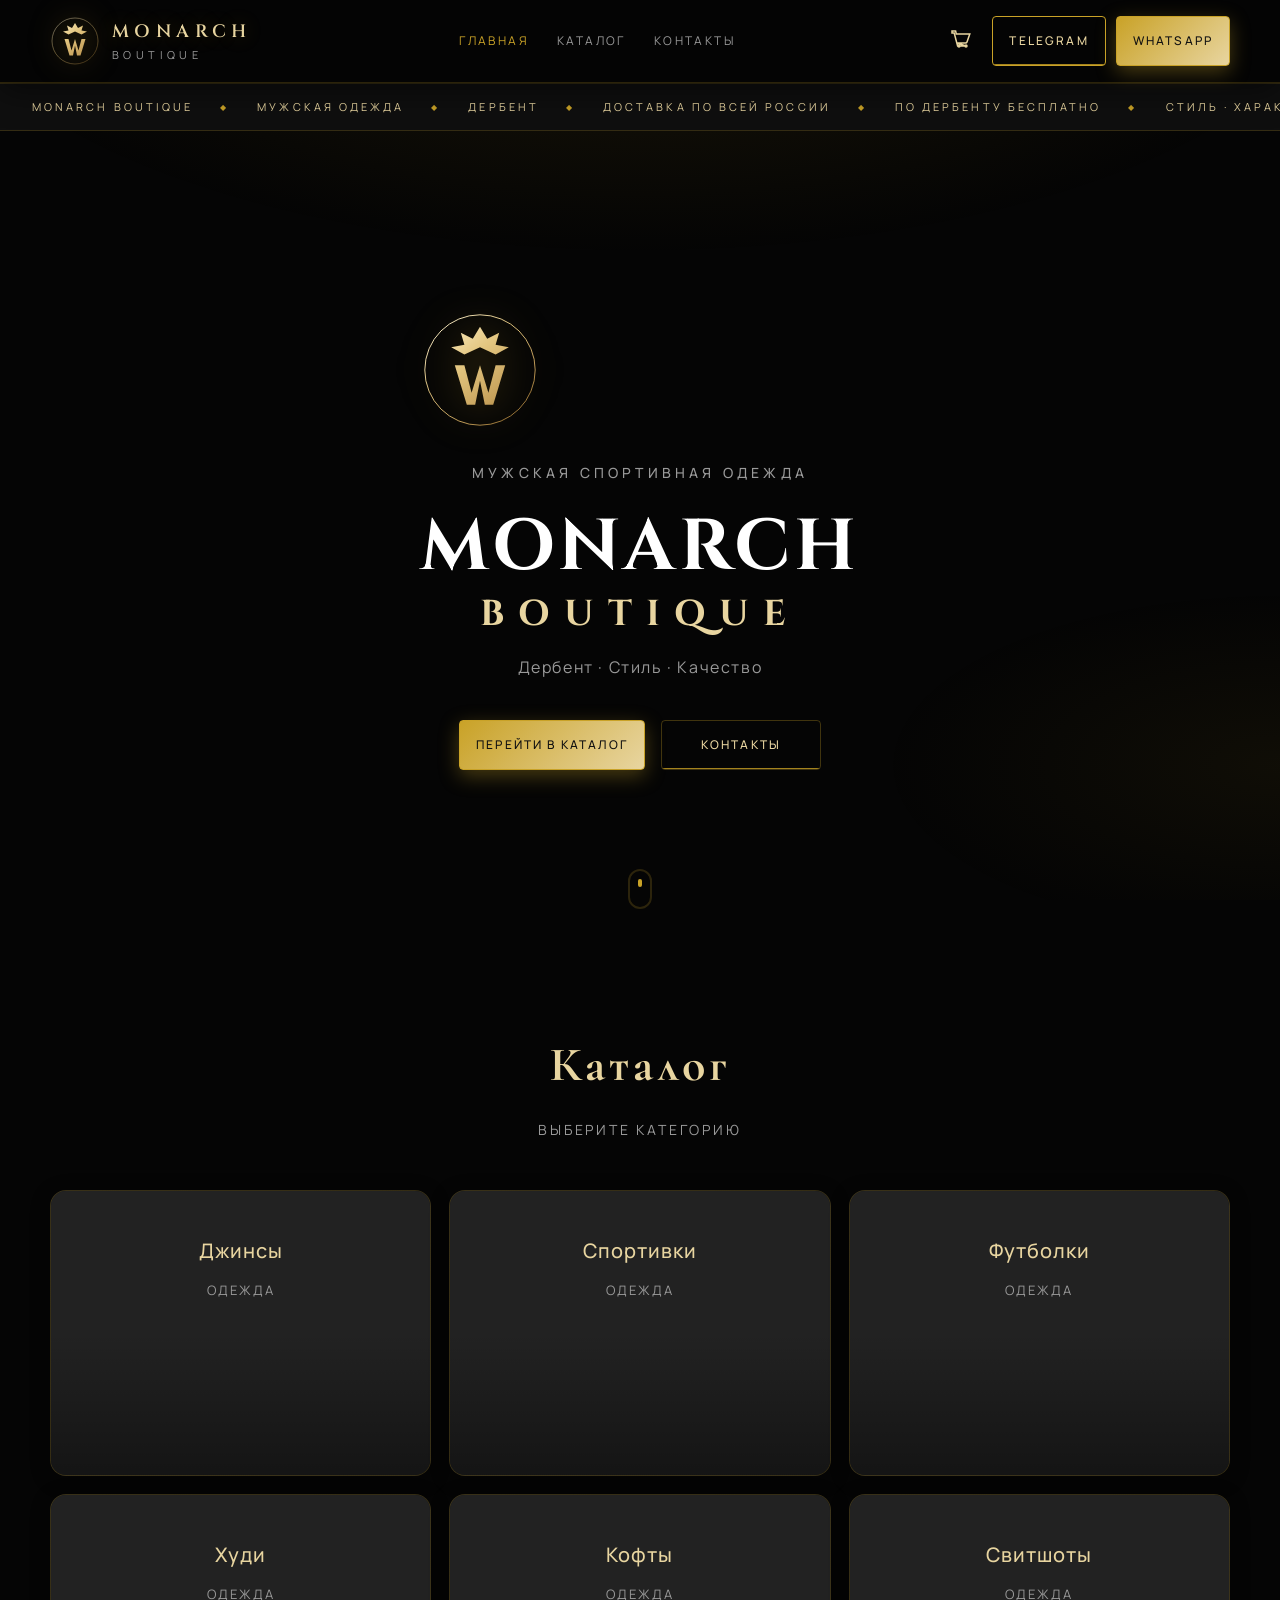
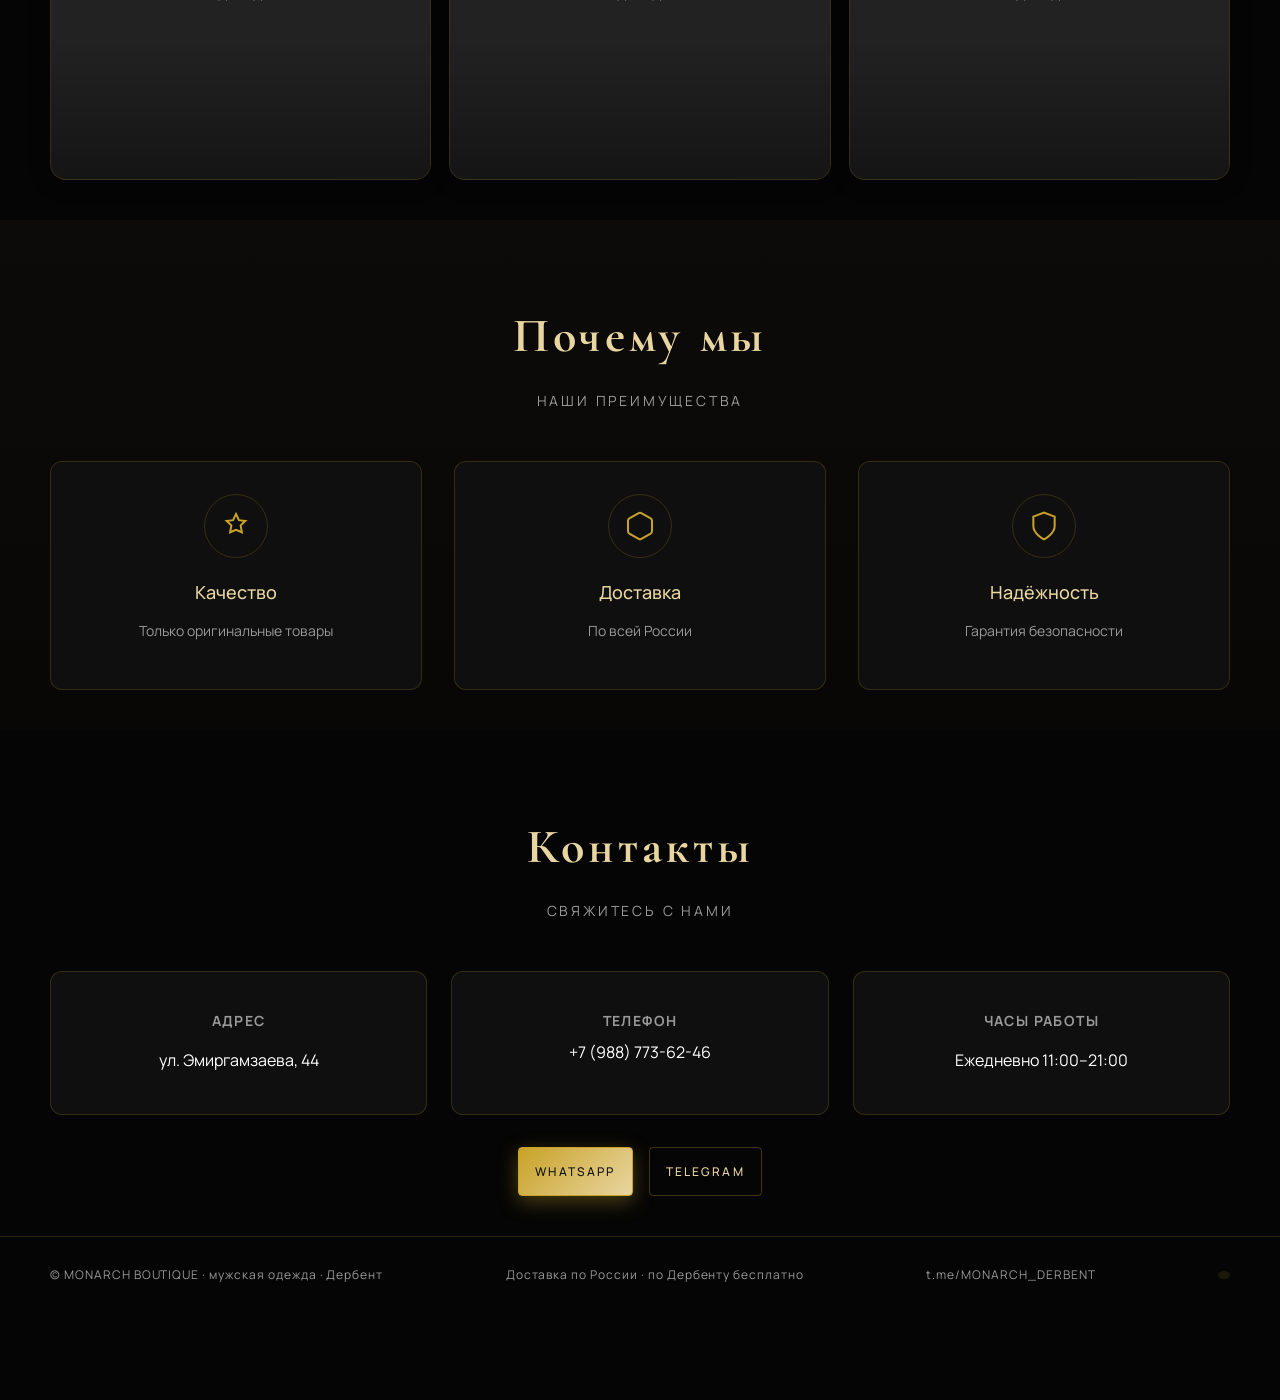
==== index.html @ 926a6691 "Add files via upload" ====
<!DOCTYPE html>
<html lang="ru">
<head>
  <meta charset="UTF-8">
  <meta name="viewport" content="width=device-width, initial-scale=1.0, viewport-fit=cover">
  <meta name="robots" content="noarchive">
  <title>MONARCH BOUTIQUE — мужская одежда, Дербент</title>
  <link rel="preconnect" href="https://fonts.googleapis.com">
  <link rel="preconnect" href="https://fonts.gstatic.com" crossorigin>
  <link href="https://fonts.googleapis.com/css2?family=Cinzel:wght@500;600;700&family=Cormorant+Garamond:wght@500;600&family=Manrope:wght@400;500;600&display=swap" rel="stylesheet">
  <link rel="stylesheet" href="css/style.css">
  <link rel="icon" href="img/logo.svg" type="image/svg+xml">
</head>
<body>
  <header class="topbar">
    <div class="wrap topbar-inner">
      <a class="logo" href="index.html">
        <span class="mark"><img src="img/logo.svg" alt="MONARCH"></span>
        <span class="logo-text"><b>MONARCH</b><em>BOUTIQUE</em></span>
      </a>
      <nav class="nav-desk">
        <a class="active nav-link" href="index.html">Главная</a>
        <a class="nav-link" href="catalog.html">Каталог</a>
        <a class="nav-link" href="contacts.html">Контакты</a>
      </nav>
      <div class="nav-cta">
        <a class="cart-icon" href="cart.html" id="cart-icon">
          <svg viewBox="0 0 24 24"><path d="M9 20a1 1 0 1 0 0 2 1 1 0 0 0 0-2zm7 0a1 1 0 1 0 0 2 1 1 0 0 0 0-2zm-9-2h8.5c.7 0 1.3-.4 1.5-1l2.8-8H6.3l-.7-3H2v2h2.2l3.4 13h8.4z"/></svg>
          <span class="cart-count hidden" id="cart-count">0</span>
        </a>
        <a class="btn" data-channel href="https://t.me/MONARCH_DERBENT">Telegram</a>
        <a class="btn solid" data-wa href="https://wa.me/79887736246">WhatsApp</a>
      </div>
      <button class="burger" id="burger" type="button" aria-label="Меню"><span></span></button>
    </div>
    <div class="wrap drawer" id="drawer">
      <a class="active" href="index.html">Главная</a>
      <a href="catalog.html">Каталог</a>
      <a href="contacts.html">Контакты</a>
      <a data-wa href="https://wa.me/79887736246">WhatsApp</a>
      <a data-channel href="https://t.me/MONARCH_DERBENT">Telegram-канал</a>
      <a data-tg href="https://t.me/sa1dik077">Написать в Telegram</a>
    </div>
  </header>

  <div class="marquee" aria-hidden="true">
    <div class="marquee-track">
      <span>MONARCH BOUTIQUE</span><span>Мужская одежда</span><span>Дербент</span><span>Доставка по всей России</span><span>По Дербенту бесплатно</span><span>Стиль · характер · качество</span><span>MONARCH BOUTIQUE</span><span>Мужская одежда</span><span>Дербент</span><span>Доставка по всей России</span><span>По Дербенту бесплатно</span><span>Стиль · характер · качество</span>
    </div>
  </div>

  <main>
  <section class="hero">
    <div class="hero-content">
      <div class="hero-logo-wrapper">
        <img class="hero-logo" src="img/logo.svg" alt="MONARCH BOUTIQUE">
      </div>
      <div class="hero-text">
        <div class="hero-subtitle">Мужская спортивная одежда</div>
        <h1 class="hero-title">MONARCH<span class="hero-title-accent">BOUTIQUE</span></h1>
        <p class="hero-description">Дербент · Стиль · Качество</p>
        <div class="hero-buttons">
          <a class="btn solid hero-btn" href="catalog.html">Перейти в каталог</a>
          <a class="btn ghost hero-btn" href="contacts.html">Контакты</a>
        </div>
      </div>
    </div>
    <div class="hero-scroll">
      <div class="scroll-indicator"></div>
    </div>
  </section>

  <section class="section">
    <div class="wrap">
      <div class="section-header">
        <h2 class="section-title">Каталог</h2>
        <p class="section-subtitle">Выберите категорию</p>
      </div>
      <div class="categories-grid" id="categories-grid"></div>
    </div>
  </section>

  <section class="section alt">
    <div class="wrap">
      <div class="section-header">
        <h2 class="section-title">Почему мы</h2>
        <p class="section-subtitle">Наши преимущества</p>
      </div>
      <div class="features-grid">
        <div class="feature-item">
          <div class="feature-icon">
            <svg viewBox="0 0 24 24" fill="none" stroke="currentColor" stroke-width="1.5"><path d="M12 3l2.2 4.6L19 8.2l-3.5 3.3.9 5.2L12 14.8 7.6 16.7l.9-5.2L5 8.2l4.8-.6L12 3z"/></svg>
          </div>
          <h3 class="feature-title">Качество</h3>
          <p class="feature-text">Только оригинальные товары</p>
        </div>
        <div class="feature-item">
          <div class="feature-icon">
            <svg viewBox="0 0 24 24" fill="none" stroke="currentColor" stroke-width="1.5"><path d="M21 16V8a2 2 0 0 0-1-1.73l-7-4a2 2 0 0 0-2 0l-7 4A2 2 0 0 0 3 8v8a2 2 0 0 0 1 1.73l7 4a2 2 0 0 0 2 0l7-4A2 2 0 0 0 21 16z"/></svg>
          </div>
          <h3 class="feature-title">Доставка</h3>
          <p class="feature-text">По всей России</p>
        </div>
        <div class="feature-item">
          <div class="feature-icon">
            <svg viewBox="0 0 24 24" fill="none" stroke="currentColor" stroke-width="1.5"><path d="M12 22s8-4 8-10V5l-8-3-8 3v7c0 6 8 10 8 10z"/></svg>
          </div>
          <h3 class="feature-title">Надёжность</h3>
          <p class="feature-text">Гарантия безопасности</p>
        </div>
      </div>
    </div>
  </section>

  <section class="section">
    <div class="wrap">
      <div class="section-header">
        <h2 class="section-title">Контакты</h2>
        <p class="section-subtitle">Свяжитесь с нами</p>
      </div>
      <div class="contact-grid">
        <div class="contact-card">
          <h3 class="contact-title">Адрес</h3>
          <p class="contact-text">ул. Эмиргамзаева, 44</p>
        </div>
        <div class="contact-card">
          <h3 class="contact-title">Телефон</h3>
          <a class="contact-text" href="tel:+79887736246">+7 (988) 773-62-46</a>
        </div>
        <div class="contact-card">
          <h3 class="contact-title">Часы работы</h3>
          <p class="contact-text">Ежедневно 11:00–21:00</p>
        </div>
      </div>
      <div class="contact-actions">
        <a class="btn solid" data-wa href="https://wa.me/79887736246">WhatsApp</a>
        <a class="btn ghost" data-channel href="https://t.me/MONARCH_DERBENT">Telegram</a>
      </div>
    </div>
  </section>


  </main>

  <footer>
    <div class="wrap footer-inner">
      <span>© MONARCH BOUTIQUE · мужская одежда · Дербент</span>
      <span>Доставка по России · по Дербенту бесплатно</span>
      <a data-channel href="https://t.me/MONARCH_DERBENT">t.me/MONARCH_DERBENT</a>
      <button class="secret-dot" id="secret-dot" aria-hidden="true"></button>
    </div>
  </footer>

  <nav class="tabbar">
    <a class="active" href="index.html">Главная</a>
    <a href="catalog.html">Каталог</a>
    <a href="cart.html">Корзина</a>
  </nav>

  <div class="modal-back" id="buy-modal">
    <div class="modal">
      <div class="eyebrow">Добавить в корзину</div>
      <h3 id="buy-title">Товар</h3>
      <p class="muted" id="buy-meta"></p>
      <div class="size-label">Размер</div>
      <div class="size-row" id="buy-sizes"></div>
      <p class="muted">Выберите размер для добавления в корзину.</p>
      <div class="modal-actions">
        <button class="btn solid" id="add-to-cart-btn" type="button">Добавить в корзину</button>
        <button class="btn ghost" data-close-modal type="button">Отмена</button>
      </div>
    </div>
  </div>

  <div class="modal-back" id="quick-view-modal">
    <div class="modal quick-view-modal">
      <button class="close-quick-view" data-close-modal>×</button>
      <div class="quick-view-content" id="quick-view-content"></div>
    </div>
  </div>

  <div class="toast" id="toast"></div>

  <script src="js/protect.js"></script>
  <script src="js/store.js"></script>
  <script src="js/app.js"></script>
</body>
</html>
---- css/style.css ----
:root {
  --bg: #050505;
  --bg-2: #0f0f0f;
  --bg-3: #1a1a1a;
  --bg-4: #222222;
  --ink: #ffffff;
  --muted: #999999;
  --gold: #c9a227;
  --gold-2: #e8d5a0;
  --gold-3: #f4e4bc;
  --gold-light: rgba(201, 162, 39, 0.12);
  --line: rgba(201, 162, 39, 0.2);
  --line-light: rgba(201, 162, 39, 0.1);
  --danger: #e74c3c;
  --success: #27ae60;
  --shadow: 0 40px 80px rgba(0, 0, 0, 0.8);
  --shadow-gold: 0 20px 50px rgba(201, 162, 39, 0.25);
  --shadow-sm: 0 8px 24px rgba(0, 0, 0, 0.4);
  --serif: "Cinzel", "Cormorant Garamond", Georgia, serif;
  --display: "Cormorant Garamond", Georgia, serif;
  --sans: "Manrope", "Inter", "Segoe UI", sans-serif;
}

*,
*::before,
*::after { box-sizing: border-box; }

html, body {
  margin: 0;
  padding: 0;
  background: var(--bg);
  color: var(--ink);
  font-family: var(--sans);
  min-height: 100vh;
  display: flex;
  flex-direction: column;
  -webkit-user-select: none;
  user-select: none;
  position: relative;
  line-height: 1.6;
}

body {
  -webkit-user-select: none;
  user-select: none;
}

body::before {
  content: "";
  pointer-events: none;
  position: fixed;
  inset: 0;
  z-index: 0;
  background:
    radial-gradient(1200px 500px at 50% -5%, rgba(201, 162, 39, 0.12), transparent 60%),
    radial-gradient(800px 350px at 100% 85%, rgba(201, 162, 39, 0.06), transparent 50%);
}

input, textarea, select, [contenteditable] {
  -webkit-user-select: text;
  user-select: text;
}

img { max-width: 100%; display: block; pointer-events: none; }
a { color: inherit; text-decoration: none; transition: color 0.3s ease; }

a.nav-link {
  position: relative;
}

a.nav-link::after {
  content: "";
  position: absolute;
  bottom: -4px;
  left: 0;
  width: 0;
  height: 1px;
  background: var(--gold);
  transition: width 0.3s ease;
}

a.nav-link:hover::after {
  width: 100%;
}

main {
  flex: 1;
  position: relative;
  z-index: 1;
}
button, input, textarea, select { font-family: inherit; }

.wrap {
  width: min(1220px, calc(100% - 40px));
  margin: 0 auto;
  position: relative;
  z-index: 1;
}

.topbar {
  position: sticky;
  top: 0;
  z-index: 40;
  backdrop-filter: blur(24px);
  background: rgba(5, 5, 5, 0.98);
  border-bottom: 1px solid var(--line);
  box-shadow: 0 8px 32px rgba(0, 0, 0, 0.5);
}

.topbar-inner {
  display: flex;
  align-items: center;
  justify-content: space-between;
  gap: 16px;
  min-height: 82px;
}

.logo {
  display: flex;
  align-items: center;
  gap: 12px;
}

.mark {
  width: 50px;
  height: 50px;
  flex: 0 0 50px;
  filter: drop-shadow(0 0 15px rgba(201, 162, 39, 0.5));
  animation: logoGlow 4s ease-in-out infinite;
}

.mark img, .mark svg { width: 100%; height: 100%; }

.logo-text {
  display: flex;
  flex-direction: column;
  line-height: 1;
}

.logo-text b {
  font-family: var(--serif);
  font-size: 18px;
  font-weight: 600;
  letter-spacing: 0.3em;
  color: var(--gold-2);
  text-shadow: 0 0 20px rgba(201, 162, 39, 0.3);
}

.logo-text em {
  font-style: normal;
  font-size: 11px;
  letter-spacing: 0.4em;
  color: var(--muted);
  margin-top: 8px;
}

nav a:hover, nav a.active { color: var(--gold); }

.nav-desk {
  display: flex;
  gap: 28px;
  font-size: 12px;
  letter-spacing: 0.2em;
  text-transform: uppercase;
  color: var(--muted);
}

.nav-cta { display: flex; gap: 10px; align-items: center; }

.cart-icon {
  position: relative;
  cursor: pointer;
  padding: 8px;
}

.cart-icon svg {
  width: 24px;
  height: 24px;
  stroke: var(--gold-2);
  fill: none;
  stroke-width: 1.5;
}

.cart-count {
  position: absolute;
  top: 0;
  right: 0;
  background: var(--gold);
  color: #111;
  font-size: 10px;
  font-weight: 600;
  width: 18px;
  height: 18px;
  border-radius: 50%;
  display: flex;
  align-items: center;
  justify-content: center;
}

.cart-count.hidden { display: none; }

.burger {
  display: none;
  width: 44px;
  height: 44px;
  border: 1px solid var(--line);
  background: transparent;
  padding: 12px 10px;
  cursor: pointer;
}

.burger span,
.burger span::before,
.burger span::after {
  display: block;
  height: 1px;
  background: var(--gold-2);
  position: relative;
  transition: 0.25s ease;
}

.burger span::before, .burger span::after {
  content: "";
  position: absolute;
  left: 0;
  right: 0;
}

.burger span::before { top: -7px; }
.burger span::after { top: 7px; }
.burger.open span { background: transparent; }
.burger.open span::before { top: 0; transform: rotate(45deg); }
.burger.open span::after { top: 0; transform: rotate(-45deg); }

.drawer, .tabbar { display: none; }

.btn {
  border: 1px solid var(--gold);
  background: transparent;
  color: var(--gold-2);
  padding: 12px 24px;
  letter-spacing: 0.18em;
  text-transform: uppercase;
  font-size: 11px;
  font-weight: 500;
  cursor: pointer;
  transition: all 0.3s ease;
  display: inline-flex;
  align-items: center;
  justify-content: center;
  gap: 8px;
  position: relative;
  overflow: hidden;
  border-radius: 4px;
}

.btn::before {
  content: "";
  position: absolute;
  inset: 0;
  background: var(--gold);
  transform: translateY(100%);
  transition: transform 0.3s ease;
  z-index: -1;
}

.btn:hover { color: #111; }
.btn:hover::before { transform: translateY(0); }

.btn.solid {
  background: linear-gradient(135deg, var(--gold), var(--gold-2));
  color: #111;
  box-shadow: 0 6px 20px rgba(201, 162, 39, 0.35);
  transition: all 0.3s ease;
}
.btn.solid:hover {
  background: linear-gradient(135deg, var(--gold-2), var(--gold-3));
  transform: translateY(-3px);
  box-shadow: 0 12px 32px rgba(201, 162, 39, 0.5);
}
.btn.ghost { border-color: rgba(201, 162, 39, 0.3); color: var(--gold-2); }
.btn.ghost:hover { border-color: var(--gold); background: rgba(201, 162, 39, 0.1); }
.btn.wide { width: 100%; }
.btn:disabled { opacity: 0.3; cursor: not-allowed; pointer-events: none; }

.hero {
  position: relative;
  min-height: calc(100vh - 82px);
  display: flex;
  flex-direction: column;
  justify-content: center;
  align-items: center;
  padding: 60px 20px;
  text-align: center;
  overflow: hidden;
  z-index: 1;
}

.hero-content {
  position: relative;
  z-index: 2;
  max-width: 800px;
  animation: heroFadeIn 1s ease-out;
}

.hero-logo-wrapper {
  margin-bottom: 32px;
  animation: logoFloat 3s ease-in-out infinite;
}

.hero-logo {
  width: 120px;
  height: auto;
  filter: drop-shadow(0 0 20px rgba(201, 162, 39, 0.3));
}

.hero-text {
  animation: textSlideUp 0.8s ease-out 0.2s both;
}

.hero-subtitle {
  font-size: 14px;
  letter-spacing: 0.3em;
  text-transform: uppercase;
  color: var(--muted);
  margin-bottom: 24px;
  font-weight: 500;
}

.hero-title {
  font-family: var(--serif);
  font-size: clamp(48px, 8vw, 72px);
  line-height: 1.1;
  margin: 0 0 20px;
  letter-spacing: 0.05em;
  color: var(--ink);
}

.hero-title-accent {
  display: block;
  color: var(--gold-2);
  font-size: 0.5em;
  letter-spacing: 0.4em;
  margin-top: 8px;
}

.hero-description {
  font-size: 16px;
  color: var(--muted);
  margin-bottom: 40px;
  letter-spacing: 0.1em;
}

.hero-buttons {
  display: flex;
  gap: 16px;
  justify-content: center;
  flex-wrap: wrap;
  animation: buttonsFadeIn 0.8s ease-out 0.4s both;
}

.hero-btn {
  min-width: 160px;
}

.hero-scroll {
  position: absolute;
  bottom: 40px;
  left: 50%;
  transform: translateX(-50%);
  animation: scrollBounce 2s ease-in-out infinite;
}

.scroll-indicator {
  width: 24px;
  height: 40px;
  border: 2px solid var(--line);
  border-radius: 12px;
  position: relative;
}

.scroll-indicator::before {
  content: "";
  position: absolute;
  top: 8px;
  left: 50%;
  transform: translateX(-50%);
  width: 4px;
  height: 8px;
  background: var(--gold);
  border-radius: 2px;
  animation: scrollDot 2s ease-in-out infinite;
}

.marquee {
  border-top: 1px solid var(--line);
  border-bottom: 1px solid var(--line);
  overflow: hidden;
  background: var(--bg-2);
  display: flex;
  user-select: none;
  position: relative;
  z-index: 2;
}

.marquee-track {
  display: flex;
  flex-shrink: 0;
  min-width: 100%;
  align-items: center;
  padding: 14px 0;
  animation: ticker 30s linear infinite;
  color: var(--gold-2);
  letter-spacing: 0.28em;
  text-transform: uppercase;
  font-size: 11px;
}

.marquee-track span {
  white-space: nowrap;
  padding: 0 32px;
  position: relative;
}

.marquee-track span::after {
  content: "◆";
  position: absolute;
  right: -4px;
  color: var(--gold);
  font-size: 8px;
  top: 50%;
  transform: translateY(-50%);
}

.section { padding: 88px 0; position: relative; z-index: 1; }
.section.alt { background: linear-gradient(180deg, #0c0b09, #080706); }

.section-header {
  text-align: center;
  margin-bottom: 48px;
}

.section-title {
  font-family: var(--serif);
  font-size: clamp(32px, 5vw, 48px);
  color: var(--gold-2);
  margin-bottom: 12px;
  letter-spacing: 0.08em;
}

.section-subtitle {
  color: var(--muted);
  font-size: 14px;
  letter-spacing: 0.2em;
  text-transform: uppercase;
}

.features-grid {
  display: grid;
  grid-template-columns: repeat(3, 1fr);
  gap: 32px;
}

.feature-item {
  text-align: center;
  padding: 32px;
  border: 1px solid var(--line);
  border-radius: 12px;
  background: var(--bg-2);
  transition: all 0.3s ease;
}

.feature-item:hover {
  border-color: var(--gold);
  transform: translateY(-8px);
  box-shadow: var(--shadow-gold);
}

.feature-icon {
  width: 64px;
  height: 64px;
  margin: 0 auto 20px;
  display: flex;
  align-items: center;
  justify-content: center;
  border: 1px solid var(--line);
  border-radius: 50%;
  color: var(--gold);
}

.feature-icon svg {
  width: 32px;
  height: 32px;
}

.feature-title {
  font-size: 18px;
  color: var(--gold-2);
  margin-bottom: 8px;
  font-weight: 500;
}

.feature-text {
  color: var(--muted);
  font-size: 14px;
}

.contact-grid {
  display: grid;
  grid-template-columns: repeat(3, 1fr);
  gap: 24px;
  margin-bottom: 32px;
}

.contact-card {
  padding: 24px;
  border: 1px solid var(--line);
  border-radius: 12px;
  background: var(--bg-2);
  text-align: center;
}

.contact-title {
  font-size: 14px;
  color: var(--muted);
  margin-bottom: 8px;
  text-transform: uppercase;
  letter-spacing: 0.1em;
}

.contact-text {
  font-size: 16px;
  color: var(--ink);
}

.contact-actions {
  display: flex;
  gap: 16px;
  justify-content: center;
  flex-wrap: wrap;
}

.search-bar {
  display: flex;
  gap: 16px;
  margin-bottom: 32px;
}

.search-bar input {
  flex: 1;
  padding: 16px 24px;
  background: var(--bg-2);
  border: 1px solid var(--line);
  border-radius: 12px;
  color: var(--ink);
  font-size: 15px;
  transition: all 0.3s ease;
}

.search-bar input:focus {
  outline: none;
  border-color: var(--gold);
  box-shadow: 0 0 0 4px rgba(201, 162, 39, 0.12);
}

.search-bar input::placeholder {
  color: var(--muted);
}

.search-bar button {
  padding: 16px 32px;
  border-radius: 12px;
}

.sort-bar {
  display: flex;
  align-items: center;
  gap: 16px;
  margin-bottom: 32px;
}

.sort-label {
  color: var(--muted);
  font-size: 14px;
  letter-spacing: 0.12em;
  text-transform: uppercase;
}

.sort-bar select {
  padding: 14px 24px;
  background: var(--bg-2);
  border: 1px solid var(--line);
  border-radius: 12px;
  color: var(--ink);
  font-size: 15px;
  cursor: pointer;
  transition: all 0.3s ease;
}

.sort-bar select:focus {
  outline: none;
  border-color: var(--gold);
  box-shadow: 0 0 0 4px rgba(201, 162, 39, 0.12);
}

.cat-groups, .filters {
  display: flex;
  gap: 12px;
  margin-bottom: 32px;
  flex-wrap: wrap;
}

.cat-groups {
  justify-content: center;
}

.chip {
  padding: 12px 24px;
  background: var(--bg-2);
  border: 1px solid var(--line);
  border-radius: 24px;
  color: var(--muted);
  font-size: 14px;
  letter-spacing: 0.1em;
  cursor: pointer;
  transition: all 0.3s ease;
}

.chip:hover {
  border-color: var(--gold);
  color: var(--gold-2);
  transform: translateY(-2px);
}

.chip.active {
  background: linear-gradient(135deg, var(--gold), var(--gold-2));
  color: #111;
  border-color: var(--gold);
  font-weight: 500;
}

.section-head {
  display: flex;
  justify-content: space-between;
  align-items: end;
  gap: 20px;
  margin-bottom: 36px;
}

.section-head h2 { font-size: clamp(36px, 5vw, 56px); font-weight: 500; letter-spacing: 0.05em; }
.section-head p { color: var(--muted); max-width: 400px; line-height: 1.7; }

.delivery-grid {
  display: grid;
  grid-template-columns: 1fr 1fr;
  gap: 18px;
}

.delivery-card {
  border: 1px solid var(--line-light);
  padding: 32px;
  background: linear-gradient(180deg, rgba(201, 162, 39, 0.08), transparent);
  min-height: 200px;
  animation: rise 0.8s ease both;
  border-radius: 12px;
  transition: all 0.3s ease;
}

.delivery-card:hover {
  border-color: var(--gold);
  transform: translateY(-5px);
  box-shadow: var(--shadow-gold);
}

.delivery-card h3 {
  font-size: 28px;
  margin: 16px 0 12px;
  color: var(--gold-2);
  font-weight: 500;
}

.benefits-grid {
  display: grid;
  grid-template-columns: repeat(2, 1fr);
  gap: 18px;
}

.benefit-card {
  border: 1px solid var(--line-light);
  padding: 32px;
  background: linear-gradient(180deg, rgba(201, 162, 39, 0.1), transparent);
  text-align: center;
  animation: rise 0.8s ease both;
  border-radius: 12px;
  transition: all 0.3s ease;
}

.benefit-card:hover {
  border-color: var(--gold);
  transform: translateY(-5px);
  box-shadow: var(--shadow-gold);
}

.benefit-card:nth-child(2) { animation-delay: 0.1s; }
.benefit-card:nth-child(3) { animation-delay: 0.2s; }
.benefit-card:nth-child(4) { animation-delay: 0.3s; }

.benefit-card svg {
  width: 48px;
  height: 48px;
  margin: 0 auto 20px;
  stroke: var(--gold);
}

.benefit-card h3 {
  font-size: 20px;
  margin: 16px 0 12px;
  color: var(--gold-2);
  font-weight: 500;
}

.categories-grid {
  display: grid;
  grid-template-columns: repeat(3, 1fr);
  gap: 18px;
}

.category-card {
  position: relative;
  aspect-ratio: 4 / 3;
  border: 1px solid var(--line);
  background: linear-gradient(145deg, var(--bg-3), var(--bg-2));
  overflow: hidden;
  cursor: pointer;
  transition: all 0.4s cubic-bezier(0.4, 0, 0.2, 1);
  border-radius: 16px;
  box-shadow: 0 4px 20px rgba(0, 0, 0, 0.3);
}

.category-card:hover {
  border-color: var(--gold);
  transform: translateY(-10px);
  box-shadow: 0 20px 50px rgba(0, 0, 0, 0.5), 0 0 30px rgba(201, 162, 39, 0.15);
}

.category-card-bg {
  position: absolute;
  inset: 0;
  background: var(--bg-4);
  display: flex;
  align-items: center;
  justify-content: center;
}

.category-card-bg::before {
  content: "";
  position: absolute;
  inset: 0;
  background: linear-gradient(180deg, transparent 50%, rgba(0, 0, 0, 0.4) 100%);
}

.category-card-content {
  position: relative;
  z-index: 2;
  text-align: center;
  padding: 24px;
}

.category-card-content h3 {
  font-size: 20px;
  color: var(--gold-2);
  margin-bottom: 12px;
  font-weight: 500;
  letter-spacing: 0.05em;
}

.category-card-content p {
  font-size: 13px;
  color: var(--muted);
  text-transform: uppercase;
  letter-spacing: 0.15em;
}

.services-grid {
  display: grid;
  grid-template-columns: repeat(3, 1fr);
  gap: 18px;
}

.service-card {
  border: 1px solid var(--line);
  padding: 28px;
  background: linear-gradient(180deg, rgba(200, 164, 90, 0.08), transparent);
  text-align: center;
  transition: all 0.3s ease;
}

.service-card:hover {
  border-color: var(--gold);
  transform: translateY(-5px);
}

.service-icon {
  width: 60px;
  height: 60px;
  margin: 0 auto 16px;
  border: 1px solid var(--line);
  border-radius: 50%;
  display: flex;
  align-items: center;
  justify-content: center;
}

.service-icon svg {
  width: 28px;
  height: 28px;
}

.service-card h3 {
  font-size: 18px;
  margin: 12px 0 8px;
  color: var(--gold-2);
}

.service-card p {
  margin-bottom: 16px;
  line-height: 1.6;
}

.sale-grid {
  display: grid;
  grid-template-columns: repeat(3, 1fr);
  gap: 18px;
}

.sale-banner {
  position: relative;
  border: 2px solid var(--gold);
  background: linear-gradient(135deg, rgba(201, 162, 39, 0.25), rgba(201, 162, 39, 0.08));
  padding: 40px;
  min-height: 280px;
  display: flex;
  align-items: center;
  justify-content: space-between;
  overflow: hidden;
  border-radius: 16px;
  box-shadow: var(--shadow-gold);
}

.sale-content {
  position: relative;
  z-index: 2;
  max-width: 70%;
}

.sale-content .eyebrow {
  font-size: 12px;
  letter-spacing: 0.4em;
  margin-bottom: 12px;
  color: var(--gold);
}

.sale-content h2 {
  font-size: clamp(24px, 4vw, 36px);
  margin: 12px 0 16px;
  color: var(--gold-2);
  line-height: 1.2;
}

.sale-content p {
  margin-bottom: 20px;
  line-height: 1.6;
}

.sale-badge {
  position: absolute;
  top: 20px;
  right: 20px;
  background: var(--gold);
  color: #111;
  font-size: 28px;
  font-weight: 700;
  padding: 16px;
  border-radius: 50%;
  width: 80px;
  height: 80px;
  display: flex;
  align-items: center;
  justify-content: center;
  z-index: 2;
}

.timer-display {
  display: flex;
  gap: 20px;
  margin-top: 20px;
}

.timer-unit {
  text-align: center;
}

.timer-value {
  font-size: 32px;
  font-weight: 700;
  color: var(--gold-2);
  font-family: var(--display);
}

.timer-label {
  font-size: 10px;
  letter-spacing: 0.2em;
  text-transform: uppercase;
  color: var(--muted);
}

.benefit-card p {
  font-size: 14px;
  line-height: 1.6;
}

.cta-section {
  background: linear-gradient(180deg, rgba(200, 164, 90, 0.12), transparent);
  border-top: 1px solid var(--line);
  border-bottom: 1px solid var(--line);
}

.cta-content {
  text-align: center;
  max-width: 700px;
  margin: 0 auto;
  padding: 28px 0;
}

.cta-content h2 {
  font-size: clamp(28px, 4vw, 42px);
  margin: 12px 0 16px;
  color: var(--gold-2);
}

.cta-content .modal-actions {
  justify-content: center;
  margin-top: 24px;
}

.cat-groups, .filters {
  display: flex;
  flex-wrap: wrap;
  gap: 8px;
  margin-bottom: 16px;
}

.filters { margin-bottom: 28px; }

.search-bar {
  display: flex;
  gap: 10px;
  margin-bottom: 20px;
}

.search-bar input {
  flex: 1;
  background: #0e0e0e;
  border: 1px solid rgba(255, 255, 255, 0.12);
  color: var(--ink);
  padding: 12px 16px;
  outline: none;
  transition: border-color 0.3s ease;
}

.search-bar input:focus {
  border-color: var(--gold);
}

.search-bar button {
  min-width: 100px;
}

.sort-bar {
  display: flex;
  align-items: center;
  gap: 12px;
  margin-bottom: 16px;
  flex-wrap: wrap;
}

.sort-label {
  font-size: 12px;
  letter-spacing: 0.14em;
  text-transform: uppercase;
  color: var(--muted);
}

.sort-bar select {
  background: #0e0e0e;
  border: 1px solid rgba(255, 255, 255, 0.12);
  color: var(--ink);
  padding: 8px 12px;
  outline: none;
  min-width: 180px;
  cursor: pointer;
}

.sort-bar select:focus {
  border-color: var(--gold);
}

.chip {
  border: 1px solid var(--line);
  background: transparent;
  color: var(--muted);
  padding: 8px 14px;
  cursor: pointer;
  letter-spacing: 0.12em;
  text-transform: uppercase;
  font-size: 10px;
  transition: 0.2s ease;
}

.chip.active, .chip:hover {
  border-color: var(--gold);
  color: var(--gold-2);
  background: rgba(200, 164, 90, 0.08);
}

.grid {
  display: grid;
  grid-template-columns: repeat(3, 1fr);
  gap: 22px;
}

.card {
  background: linear-gradient(145deg, var(--bg-3) 0%, var(--bg-2) 100%);
  border: 1px solid var(--line);
  overflow: hidden;
  animation: rise 0.7s ease both;
  position: relative;
  transition: all 0.4s cubic-bezier(0.4, 0, 0.2, 1);
  border-radius: 16px;
  box-shadow: 0 8px 32px rgba(0, 0, 0, 0.4);
}

.card:nth-child(2) { animation-delay: 0.06s; }
.card:nth-child(3) { animation-delay: 0.12s; }
.card:nth-child(4) { animation-delay: 0.18s; }
.card:nth-child(5) { animation-delay: 0.24s; }
.card:nth-child(6) { animation-delay: 0.3s; }

.card:hover {
  border-color: var(--gold);
  transform: translateY(-12px);
  box-shadow: 0 40px 80px rgba(0, 0, 0, 0.6), 0 0 40px rgba(201, 162, 39, 0.2);
}

.card::before {
  content: "";
  position: absolute;
  inset: 0;
  background: linear-gradient(180deg, transparent 0%, rgba(200, 164, 90, 0.05) 100%);
  opacity: 0;
  transition: opacity 0.3s ease;
  pointer-events: none;
  z-index: 1;
}

.card:hover::before { opacity: 1; }

.card-media {
  position: relative;
  aspect-ratio: 4 / 3;
  overflow: hidden;
  background: #1c1c1c;
}

.card-placeholder {
  width: 100%;
  height: 100%;
  display: flex;
  align-items: center;
  justify-content: center;
  background: linear-gradient(135deg, #1a1a1a, #2a2a2a);
}

.card-placeholder span {
  font-size: 48px;
  font-weight: 700;
  color: var(--gold);
  font-family: var(--serif);
}

.card-media img {
  width: 100%;
  height: 100%;
  object-fit: cover;
  transform: scale(1.02);
  transition: transform 0.6s cubic-bezier(0.4, 0, 0.2, 1);
}

.card:hover .card-media img { transform: scale(1.08); }

.card-media::after {
  content: "";
  position: absolute;
  inset: 0;
  background: linear-gradient(180deg, transparent 50%, rgba(0, 0, 0, 0.3) 100%);
  opacity: 0;
  transition: opacity 0.3s ease;
}

.card:hover .card-media::after { opacity: 1; }

.badge {
  position: absolute;
  top: 14px;
  left: 14px;
  background: rgba(9, 9, 9, 0.76);
  color: var(--gold);
  font-size: 10px;
  letter-spacing: 0.16em;
  text-transform: uppercase;
  padding: 6px 10px;
}

.badge.sale {
  left: auto;
  right: 14px;
  color: #111;
  background: var(--gold);
}

.card-body { padding: 20px 18px 24px; position: relative; z-index: 2; }
.card-body h3 { font-size: 20px; font-weight: 500; margin-bottom: 12px; transition: color 0.3s ease; line-height: 1.3; }

.card:hover .card-body h3 { color: var(--gold-2); }

.card-body .btn {
  transition: all 0.3s cubic-bezier(0.4, 0, 0.2, 1);
}

.card:hover .card-body .btn {
  background: var(--gold);
  color: #111;
  border-color: var(--gold);
  transform: translateY(-2px);
}

.card-actions {
  display: grid;
  grid-template-columns: 1fr auto;
  gap: 8px;
  margin-top: 12px;
}

.quick-view-btn {
  min-width: 44px;
  padding: 0;
  font-size: 16px;
}

.meta {
  display: flex;
  justify-content: space-between;
  align-items: center;
  gap: 10px;
  margin: 10px 0 16px;
  color: var(--muted);
  font-size: 13px;
}

.price {
  color: var(--gold-2);
  font-family: var(--display);
  font-size: 22px;
}

.price.sale { color: #efd48a; }

.price-box {
  display: flex;
  flex-wrap: wrap;
  align-items: baseline;
  gap: 8px;
}

.price-old {
  color: #8a8174;
  text-decoration: line-through;
  font-size: 14px;
}

.sale-pct {
  color: #111;
  background: var(--gold);
  font-size: 10px;
  letter-spacing: 0.08em;
  padding: 3px 6px;
}

.qty { color: var(--muted); }
.qty.out { color: var(--danger); }

.split {
  display: grid;
  grid-template-columns: 1.1fr 0.9fr;
  gap: 48px;
  align-items: center;
}

.panel {
  border: 1px solid var(--line);
  padding: 32px;
  background: linear-gradient(180deg, rgba(200, 164, 90, 0.08), transparent);
}

.panel h2 { font-size: 42px; margin-bottom: 12px; }
.panel p, .muted { color: var(--muted); line-height: 1.7; }

.contact-list { display: grid; gap: 14px; margin: 24px 0; }

.contact-list a, .contact-list div {
  display: flex;
  justify-content: space-between;
  gap: 16px;
  border-bottom: 1px solid rgba(255, 255, 255, 0.08);
  padding-bottom: 12px;
  font-size: 15px;
}

.contact-form-panel {
  border: 1px solid var(--line);
  padding: 32px;
  background: linear-gradient(180deg, rgba(200, 164, 90, 0.08), transparent);
  max-width: 600px;
  margin: 0 auto;
}

.contact-form-panel form {
  gap: 16px;
}

.contact-form-panel label {
  font-size: 12px;
  letter-spacing: 0.14em;
  text-transform: uppercase;
  color: var(--muted);
}

.contact-form-panel input,
.contact-form-panel textarea {
  background: #0e0e0e;
  border: 1px solid rgba(255, 255, 255, 0.12);
  color: var(--ink);
  padding: 14px;
  outline: none;
  transition: border-color 0.3s ease;
}

.contact-form-panel input:focus,
.contact-form-panel textarea:focus {
  border-color: var(--gold);
}

.map-container {
  border: 1px solid var(--line);
  overflow: hidden;
  border-radius: 4px;
}

.map-container iframe {
  display: block;
  width: 100%;
}

.product-layout {
  display: grid;
  grid-template-columns: 1.05fr 0.95fr;
  gap: 40px;
  padding: 48px 0 80px;
}

.product-photo {
  position: relative;
  aspect-ratio: 4 / 3;
  background: #161616;
  overflow: hidden;
}

.product-photo img { width: 100%; height: 100%; object-fit: cover; }

.product-placeholder {
  width: 100%;
  height: 100%;
  display: flex;
  align-items: center;
  justify-content: center;
  background: linear-gradient(135deg, #1a1a1a, #2a2a2a);
}

.product-placeholder span {
  font-size: 72px;
  font-weight: 700;
  color: var(--gold);
  font-family: var(--serif);
}
.product-info h1 { font-size: clamp(36px, 5vw, 64px); margin: 10px 0 12px; }
.product-actions { display: flex; gap: 12px; margin-top: 24px; }

footer {
  border-top: 1px solid var(--line);
  padding: 28px 0 36px;
  color: var(--muted);
  font-size: 12px;
  letter-spacing: 0.08em;
  position: relative;
  z-index: 1;
  margin-top: auto;
}

.footer-inner {
  display: flex;
  justify-content: space-between;
  gap: 16px;
  flex-wrap: wrap;
  align-items: center;
  padding-bottom: 80px;
}

.secret-dot {
  width: 8px;
  height: 8px;
  border-radius: 50%;
  background: var(--gold);
  opacity: 0.12;
  border: 0;
  cursor: pointer;
}

.modal-back {
  position: fixed;
  inset: 0;
  background: rgba(0, 0, 0, 0.72);
  display: none;
  place-items: center;
  z-index: 80;
  padding: 20px;
}

.modal-back.open { display: grid; }

.modal {
  width: min(460px, 100%);
  background: #14110e;
  border: 1px solid var(--gold);
  padding: 28px;
  box-shadow: var(--shadow);
  animation: rise 0.35s ease;
}

.modal h3 { font-size: 34px; margin-bottom: 8px; }
.modal-actions { display: grid; gap: 10px; margin-top: 22px; }

.size-label {
  margin: 18px 0 10px;
  font-size: 11px;
  letter-spacing: 0.16em;
  text-transform: uppercase;
  color: var(--gold);
}

.size-row, .mini-sizes { display: flex; flex-wrap: wrap; gap: 8px; }
.mini-sizes { margin: 8px 0 4px; }

.mini-size {
  border: 1px solid var(--line);
  color: var(--muted);
  font-size: 10px;
  letter-spacing: 0.08em;
  padding: 3px 7px;
}

.size-chip {
  min-width: 44px;
  border: 1px solid var(--line);
  background: transparent;
  color: var(--ink);
  padding: 10px 12px;
  cursor: pointer;
  letter-spacing: 0.08em;
}

.size-chip.active, .size-chip:hover {
  border-color: var(--gold);
  color: var(--gold-2);
  background: rgba(200, 164, 90, 0.08);
}

.toast {
  position: fixed;
  bottom: 20px;
  left: 50%;
  transform: translateX(-50%);
  background: #1b1814;
  border: 1px solid var(--gold);
  color: var(--gold-2);
  padding: 12px 16px;
  z-index: 90;
  display: none;
}

.toast.show { display: block; }

.image-modal-content {
  position: relative;
  max-width: 90vw;
  max-height: 90vh;
  display: flex;
  align-items: center;
  justify-content: center;
}

.image-modal-content img {
  max-width: 100%;
  max-height: 90vh;
  object-fit: contain;
  border: 1px solid var(--line);
}

.close-image {
  position: absolute;
  top: -40px;
  right: 0;
  background: transparent;
  border: none;
  color: var(--gold-2);
  font-size: 32px;
  cursor: pointer;
  padding: 8px;
  line-height: 1;
}

.quick-view-modal {
  max-width: 900px;
  width: calc(100% - 32px);
  padding: 0;
  overflow: hidden;
}

.close-quick-view {
  position: absolute;
  top: 16px;
  right: 16px;
  background: rgba(0, 0, 0, 0.5);
  border: none;
  color: var(--gold-2);
  font-size: 24px;
  cursor: pointer;
  width: 40px;
  height: 40px;
  z-index: 10;
  border-radius: 50%;
  display: flex;
  align-items: center;
  justify-content: center;
}

.quick-view-content {
  display: grid;
  grid-template-columns: 1fr 1fr;
  gap: 0;
}

.quick-view-image {
  aspect-ratio: 4 / 3;
  background: #1c1c1c;
  overflow: hidden;
}

.quick-view-image img {
  width: 100%;
  height: 100%;
  object-fit: cover;
}

.quick-view-details {
  padding: 28px;
  display: flex;
  flex-direction: column;
}

.quick-view-details .eyebrow {
  color: var(--gold);
  letter-spacing: 0.42em;
  font-size: 11px;
  text-transform: uppercase;
  margin-bottom: 8px;
}

.quick-view-details h2 {
  font-size: 28px;
  margin-bottom: 12px;
  color: var(--gold-2);
}

.quick-view-details .muted {
  color: var(--muted);
  line-height: 1.6;
  margin-bottom: 16px;
}

.quick-view-details .meta {
  display: flex;
  justify-content: space-between;
  align-items: center;
  gap: 10px;
  margin: 16px 0;
  color: var(--muted);
  font-size: 15px;
}

.quick-view-details .modal-actions {
  margin-top: auto;
  padding-top: 20px;
}

.admin-lock, .admin-app { min-height: 100vh; }
.admin-lock { display: grid; place-items: center; padding: 24px; }

.lock-box {
  width: min(420px, 100%);
  border: 1px solid var(--line);
  padding: 36px 28px;
  background: linear-gradient(180deg, rgba(200, 164, 90, 0.1), #0c0b09);
  text-align: center;
  animation: rise 0.5s ease;
}

.lock-box .mark { margin: 0 auto 16px; }
.lock-box h2 { font-size: 36px; margin: 8px 0 18px; }
.lock-box form { text-align: left; }

form { display: grid; gap: 12px; }
label {
  font-size: 11px;
  letter-spacing: 0.14em;
  text-transform: uppercase;
  color: var(--muted);
}

input, textarea, select {
  background: #0e0e0e;
  border: 1px solid rgba(255, 255, 255, 0.12);
  color: var(--ink);
  padding: 12px;
  outline: none;
}

input:focus, textarea:focus, select:focus { border-color: var(--gold); }

.admin-head {
  display: flex;
  align-items: center;
  justify-content: space-between;
  gap: 12px;
}

.admin-tabs {
  display: flex;
  gap: 8px;
  padding: 0 0 18px;
}

.admin-tabs button {
  border: 1px solid var(--line);
  background: transparent;
  color: var(--muted);
  padding: 10px 16px;
  letter-spacing: 0.12em;
  text-transform: uppercase;
  font-size: 11px;
  cursor: pointer;
}

.admin-tabs button.active {
  border-color: var(--gold);
  color: var(--gold-2);
  background: rgba(200, 164, 90, 0.12);
}

.admin-pane { display: none; }
.admin-pane.active { display: block; }

.admin-grid {
  display: grid;
  grid-template-columns: 380px 1fr;
  gap: 24px;
}

.admin-list { display: grid; gap: 12px; }

@media (min-width: 981px) {
  .admin-list { grid-template-columns: 1fr 1fr; }
}

.admin-card {
  display: grid;
  grid-template-columns: 72px 1fr;
  gap: 12px;
  border: 1px solid rgba(200, 164, 90, 0.16);
  background: #12100c;
  padding: 12px;
}

.admin-card img {
  width: 72px;
  height: 92px;
  object-fit: cover;
}

.admin-card h3 { font-size: 20px; }
.admin-card .row-actions {
  display: grid;
  grid-template-columns: 1fr 1fr;
  gap: 8px;
  margin-top: 10px;
}

.table { width: 100%; border-collapse: collapse; font-size: 13px; }

.table th, .table td {
  border-bottom: 1px solid rgba(255, 255, 255, 0.08);
  text-align: left;
  padding: 10px 8px;
  vertical-align: middle;
}

.table img { width: 46px; height: 58px; object-fit: cover; }

.empty {
  padding: 48px;
  text-align: center;
  color: var(--muted);
  border: 1px dashed var(--line);
}

.size-edit {
  display: grid;
  grid-template-columns: 1fr 90px 44px;
  gap: 8px;
  align-items: center;
}

.size-add {
  display: grid;
  grid-template-columns: 1fr 90px 1fr;
  gap: 8px;
}

.switch-row {
  display: flex;
  justify-content: space-between;
  align-items: center;
  gap: 12px;
  padding: 8px 0;
  border-bottom: 1px solid rgba(255, 255, 255, 0.06);
  text-transform: none;
  letter-spacing: 0;
  font-size: 14px;
  color: var(--ink);
}

.switch-row.nested { padding-left: 16px; color: var(--muted); font-size: 13px; }
.cat-block { margin-bottom: 16px; }
.cat-block input[type="checkbox"],
.sale-row input[type="checkbox"] {
  width: 20px;
  height: 20px;
  accent-color: var(--gold);
}

.stats-grid {
  display: grid;
  grid-template-columns: repeat(2, 1fr);
  gap: 16px;
  margin-top: 20px;
}

.stat-card {
  border: 1px solid var(--line);
  padding: 20px;
  background: linear-gradient(180deg, rgba(200, 164, 90, 0.08), transparent);
  text-align: center;
}

.stat-card .stat-value {
  font-size: 36px;
  font-family: var(--display);
  color: var(--gold-2);
  margin: 8px 0;
}

.stat-card .stat-label {
  font-size: 12px;
  letter-spacing: 0.14em;
  text-transform: uppercase;
  color: var(--muted);
}

.data-actions {
  display: flex;
  gap: 12px;
  margin-top: 20px;
  flex-wrap: wrap;
}

.data-actions label {
  cursor: pointer;
}

/* Cart styles */
.cart-item {
  display: grid;
  grid-template-columns: 80px 1fr auto auto auto;
  gap: 16px;
  align-items: center;
  padding: 20px;
  border: 1px solid var(--line);
  background: linear-gradient(180deg, rgba(200, 164, 90, 0.05), transparent);
  margin-bottom: 12px;
}

.cart-item-image {
  width: 80px;
  height: 80px;
  overflow: hidden;
  border-radius: 4px;
}

.cart-item-image img {
  width: 100%;
  height: 100%;
  object-fit: cover;
}

.cart-item-details h3 {
  font-size: 18px;
  margin-bottom: 4px;
}

.cart-item-price {
  margin-top: 8px;
  font-size: 16px;
}

.cart-item-quantity {
  display: flex;
  align-items: center;
  gap: 8px;
}

.qty-btn {
  width: 32px;
  height: 32px;
  border: 1px solid var(--line);
  background: transparent;
  color: var(--gold-2);
  cursor: pointer;
  font-size: 18px;
  display: flex;
  align-items: center;
  justify-content: center;
  transition: all 0.2s ease;
}

.qty-btn:hover {
  border-color: var(--gold);
  background: rgba(200, 164, 90, 0.1);
}

.cart-item-quantity input {
  width: 50px;
  text-align: center;
  padding: 8px;
  background: #0e0e0e;
  border: 1px solid rgba(255, 255, 255, 0.12);
  color: var(--ink);
}

.cart-item-total {
  font-family: var(--display);
  font-size: 20px;
  color: var(--gold-2);
  min-width: 100px;
  text-align: right;
}

.cart-item-remove {
  width: 32px;
  height: 32px;
  border: none;
  background: transparent;
  color: var(--danger);
  font-size: 24px;
  cursor: pointer;
  line-height: 1;
  transition: all 0.2s ease;
}

.cart-item-remove:hover {
  color: #ff6b6b;
  transform: scale(1.1);
}

.cart-summary {
  border: 1px solid var(--line);
  padding: 24px;
  background: linear-gradient(180deg, rgba(200, 164, 90, 0.08), transparent);
  margin-top: 24px;
}

.cart-summary-row {
  display: flex;
  justify-content: space-between;
  align-items: center;
  padding: 12px 0;
  border-bottom: 1px solid rgba(255, 255, 255, 0.08);
  font-size: 16px;
}

.cart-summary-row.total {
  border-bottom: none;
  font-size: 24px;
  font-family: var(--display);
  color: var(--gold-2);
  margin-top: 8px;
  padding-top: 16px;
}

.cart-actions {
  display: grid;
  gap: 12px;
  margin-top: 24px;
}

/* Toast for admin */
#toast {
  position: fixed;
  bottom: 20px;
  left: 50%;
  transform: translateX(-50%);
  background: #1b1814;
  border: 1px solid var(--gold);
  color: var(--gold-2);
  padding: 12px 16px;
  z-index: 90;
  display: none;
}

#toast.show { display: block; }

.sale-row {
  display: flex;
  justify-content: space-between;
  align-items: center;
  text-transform: none;
  letter-spacing: 0;
  color: var(--ink);
  font-size: 14px;
}

.sale-fields.hidden { display: none; }

@keyframes ken {
  from { transform: scale(1); }
  to { transform: scale(1.08); }
}

@keyframes ticker {
  from { transform: translateX(0); }
  to { transform: translateX(-100%); }
}

@keyframes logoGlow {
  0%, 100% { transform: scale(1); filter: drop-shadow(0 0 8px rgba(200, 164, 90, 0.3)); }
  50% { transform: scale(1.05); filter: drop-shadow(0 0 18px rgba(243, 226, 181, 0.7)); }
}

@keyframes rise {
  from { opacity: 0; transform: translateY(16px); }
  to { opacity: 1; transform: none; }
}

@keyframes fadeIn {
  from { opacity: 0; }
  to { opacity: 1; }
}

@keyframes heroFadeIn {
  from { opacity: 0; }
  to { opacity: 1; }
}

@keyframes logoFloat {
  0%, 100% { transform: translateY(0); }
  50% { transform: translateY(-10px); }
}

@keyframes textSlideUp {
  from { opacity: 0; transform: translateY(30px); }
  to { opacity: 1; transform: translateY(0); }
}

@keyframes buttonsFadeIn {
  from { opacity: 0; transform: translateY(20px); }
  to { opacity: 1; transform: translateY(0); }
}

@keyframes scrollBounce {
  0%, 100% { transform: translateX(-50%) translateY(0); }
  50% { transform: translateX(-50%) translateY(10px); }
}

@keyframes scrollDot {
  0%, 100% { opacity: 1; transform: translateX(-50%) translateY(0); }
  50% { opacity: 0.3; transform: translateX(-50%) translateY(8px); }
}

@keyframes slideIn {
  from { opacity: 0; transform: translateX(-20px); }
  to { opacity: 1; transform: none; }
}

@keyframes pulse {
  0%, 100% { transform: scale(1); }
  50% { transform: scale(1.05); }
}

@media (prefers-reduced-motion: reduce) {
  .hero-side, .marquee-track, .mark, .hero-logo, .card { animation: none; }
}

@media (max-width: 980px) {
  .nav-desk, .nav-cta { display: none; }
  .burger { display: grid; place-items: center; }

  .drawer {
    display: none;
    flex-direction: column;
    gap: 8px;
    padding: 12px 20px 18px;
    border-top: 1px solid var(--line);
    background: rgba(7, 7, 6, 0.96);
  }

  .drawer.open { display: flex; }

  .drawer a {
    padding: 14px 0;
    letter-spacing: 0.14em;
    text-transform: uppercase;
    font-size: 13px;
    color: var(--muted);
    border-bottom: 1px solid rgba(255, 255, 255, 0.06);
  }

  .drawer a.active { color: var(--gold); }

  .tabbar {
    display: grid;
    grid-template-columns: repeat(3, 1fr);
    position: fixed;
    left: 0;
    right: 0;
    bottom: 0;
    z-index: 50;
    background: rgba(7, 7, 6, 0.94);
    border-top: 1px solid var(--line);
    padding: 8px 8px calc(8px + env(safe-area-inset-bottom));
  }

  .tabbar a {
    text-align: center;
    font-size: 11px;
    letter-spacing: 0.12em;
    text-transform: uppercase;
    color: var(--muted);
    padding: 12px 4px;
  }

  .tabbar a.active { color: var(--gold-2); }

  body { padding-bottom: 80px; }
}

@media (max-width: 980px) {
  body { padding-bottom: 80px; }
  .features-grid, .contact-grid { grid-template-columns: 1fr; gap: 16px; }
  .hero-title { font-size: 36px; }
  .hero-logo { width: 80px; }
  .section { padding: 48px 0; }
  .categories-grid { grid-template-columns: 1fr 1fr; gap: 12px; }
}

@media (min-width: 981px) {
  body { padding-bottom: 0; }
  .wrap { width: min(1180px, calc(100% - 20px)); }
  .grid { grid-template-columns: 1fr 1fr; gap: 12px; }
  .split, .product-layout, .admin-grid, .delivery-grid { grid-template-columns: 1fr; }
  .section { padding: 40px 0; }
  .card-body h3 { font-size: 16px; }
  .price { font-size: 16px; }
  .btn { min-height: 48px; padding: 14px 16px; font-size: 12px; }
  .card-body { padding: 14px 12px 16px; }
}

@media (max-width: 980px) {
  .category-card { aspect-ratio: 1 / 1; }
  .category-card-content h3 { font-size: 14px; }
  .category-card-content p { font-size: 10px; }

  .services-grid { grid-template-columns: 1fr; }
  .service-card { padding: 20px; }
  .service-icon { width: 50px; height: 50px; }
  .service-icon svg { width: 24px; height: 24px; }
  .service-card h3 { font-size: 16px; }

  .modal { width: calc(100% - 32px); max-width: 400px; padding: 20px; }
  .modal h3 { font-size: 24px; }
  .size-chip { min-width: 40px; padding: 12px 10px; }

  .product-layout { gap: 24px; padding: 32px 0 60px; }
  .product-info h1 { font-size: 28px; }
  .product-actions { flex-direction: column; }
  .product-actions .btn { width: 100%; }

  .admin-list { grid-template-columns: 1fr; }
  .admin-card { grid-template-columns: 60px 1fr; }
  .admin-card img { width: 60px; height: 80px; }
  .admin-card h3 { font-size: 16px; }

  .panel { padding: 20px; }
  .panel h2 { font-size: 28px; }

  .contact-list { gap: 12px; }
  .contact-list a, .contact-list div { font-size: 14px; }

  .quick-view-modal { max-width: 400px; }
  .quick-view-content { grid-template-columns: 1fr; }
  .quick-view-image { aspect-ratio: 4 / 3; }
  .quick-view-details { padding: 20px; }
  .quick-view-details h2 { font-size: 22px; }
  .close-quick-view { top: 12px; right: 12px; width: 36px; height: 36px; font-size: 20px; }

  .contact-form-panel { padding: 20px; }
  .map-container iframe { height: 300px; }

  .stats-grid { grid-template-columns: 1fr; }
  .stat-card .stat-value { font-size: 28px; }
  .data-actions { flex-direction: column; }
  .data-actions .btn, .data-actions label { width: 100%; }

  .cart-item {
    grid-template-columns: 60px 1fr;
    grid-template-rows: auto auto auto;
    gap: 12px;
  }

  .cart-item-image {
    grid-column: 1 / 2;
    grid-row: 1 / 3;
    width: 60px;
    height: 60px;
  }

  .cart-item-details {
    grid-column: 2 / 3;
    grid-row: 1 / 2;
  }

  .cart-item-quantity {
    grid-column: 2 / 3;
    grid-row: 2 / 3;
  }

  .cart-item-total {
    grid-column: 2 / 3;
    grid-row: 3 / 4;
    text-align: left;
    font-size: 18px;
  }

  .cart-item-remove {
    position: absolute;
    top: 12px;
    right: 12px;
  }

  .cart-item {
    position: relative;
  }

  .cat-groups::-webkit-scrollbar, .filters::-webkit-scrollbar { display: none; }
  .chip { flex: 0 0 auto; padding: 10px 14px; font-size: 11px; }

  .modal-back { align-items: end; padding: 0; }
  .modal {
    width: 100%;
    border-left: 0;
    border-right: 0;
    border-bottom: 0;
    padding: 22px 18px calc(22px + env(safe-area-inset-bottom));
  }

  .product-actions {
    position: sticky;
    bottom: 70px;
    background: linear-gradient(180deg, transparent, #070706 28%);
    padding-top: 18px;
  }

  .contact-list a, .contact-list div { flex-direction: column; gap: 4px; }
  .toast { width: calc(100% - 24px); bottom: 86px; text-align: center; }

  input, textarea, select { font-size: 16px; min-height: 44px; }
  .size-add { grid-template-columns: 1fr; }
  .table { display: none; }
  .card:hover { transform: none; }

  .admin-app { padding-bottom: 88px; }
  .admin-tabs {
    position: fixed;
    left: 0;
    right: 0;
    bottom: 0;
    z-index: 60;
    display: grid;
    grid-template-columns: repeat(3, 1fr);
    gap: 0;
    padding: 8px 8px calc(8px + env(safe-area-inset-bottom));
    background: rgba(7, 7, 6, 0.96);
    border-top: 1px solid var(--line);
  }

  .admin-tabs button {
    min-height: 48px;
    border: 0;
    border-right: 1px solid rgba(200, 164, 90, 0.16);
  }

  .admin-tabs button:last-child { border-right: 0; }
  .lock-box { padding: 28px 18px; }
}

@media (max-width: 560px) {
  .grid { grid-template-columns: 1fr; }
  .logo-text b { font-size: 13px; letter-spacing: 0.16em; }
  .hero h1 { font-size: 40px; }
}

/* =========================================================
   MONARCH BOUTIQUE — доработка: мобильная адаптация и анимации
   (добавлено поверх существующих стилей, ничего не удалено)
   ========================================================= */

html { scroll-behavior: smooth; }
html, body { overflow-x: hidden; }
* { -webkit-tap-highlight-color: transparent; }

/* --- Включаем реальную анимацию появления секций при скролле
       (класс .visible уже добавляется через JS, но раньше не был
       нигде описан в CSS, поэтому эффект не был виден) --- */
.section {
  opacity: 0;
  transform: translateY(28px);
  transition: opacity 0.7s cubic-bezier(.2,.7,.2,1), transform 0.7s cubic-bezier(.2,.7,.2,1);
}
.section.visible {
  opacity: 1;
  transform: none;
}

/* --- Плавное появление карточек товаров/категорий волной --- */
.card, .category-card, .feature-item, .contact-card {
  animation: rise 0.6s cubic-bezier(.2,.7,.2,1) both;
}
.grid .card:nth-child(1), .categories-grid .category-card:nth-child(1) { animation-delay: .02s; }
.grid .card:nth-child(2), .categories-grid .category-card:nth-child(2) { animation-delay: .07s; }
.grid .card:nth-child(3), .categories-grid .category-card:nth-child(3) { animation-delay: .12s; }
.grid .card:nth-child(4), .categories-grid .category-card:nth-child(4) { animation-delay: .17s; }
.grid .card:nth-child(5), .categories-grid .category-card:nth-child(5) { animation-delay: .22s; }
.grid .card:nth-child(6), .categories-grid .category-card:nth-child(6) { animation-delay: .27s; }
.grid .card:nth-child(n+7), .categories-grid .category-card:nth-child(n+7) { animation-delay: .3s; }

/* --- Выделение активной подкатегории при просмотре товаров --- */
.category-card.active {
  border-color: var(--gold);
  box-shadow: var(--shadow-gold);
}
.category-card.active .category-card-content h3 {
  color: var(--gold-2);
}

/* --- Тактильная отдача на кнопках и карточках (особенно приятно на телефоне) --- */
.btn:active { transform: scale(0.96); }
.category-card:active, .card:active { transform: scale(0.98); }
.chip:active, .size-chip:active { transform: scale(0.94); }

/* --- Анимация всплывающего окна (модалки) --- */
.modal-back.open .modal {
  animation: modalPop 0.32s cubic-bezier(.2,.8,.2,1) both;
}
@keyframes modalPop {
  from { opacity: 0; transform: translateY(24px) scale(0.97); }
  to { opacity: 1; transform: none; }
}
.modal-back.open { animation: fadeIn 0.25s ease both; }

/* --- Плавный тост вместо резкого появления --- */
.toast {
  display: block;
  opacity: 0;
  visibility: hidden;
  transform: translate(-50%, 12px);
  transition: opacity 0.3s ease, transform 0.3s ease, visibility 0.3s;
  pointer-events: none;
}
.toast.show {
  opacity: 1;
  visibility: visible;
  transform: translate(-50%, 0);
}

/* --- Плавная загрузка изображений товаров --- */
.card-media img, .product-photo img, .quick-view-image img, .cart-item-image img {
  transition: opacity 0.4s ease, transform 0.4s ease;
}

/* =========================================================
   Улучшенная адаптация под телефоны
   ========================================================= */
@media (max-width: 980px) {
  .wrap { width: min(1220px, calc(100% - 28px)); }
  .grid { gap: 10px; }
  .card-body { padding: 12px 10px 14px; }
  .card-body h3 { font-size: 14px; line-height: 1.3; }
  .price, .price-box .price { font-size: 15px; }
  .card-actions { gap: 8px; }
  .card-actions .btn.wide { min-height: 46px; font-size: 11px; }
  .btn { min-height: 46px; }
  .cat-groups, .filters { -webkit-overflow-scrolling: touch; }
  .section-title { font-size: 24px; }
  .section-subtitle { font-size: 13px; }
  .eyebrow { font-size: 11px; }
}

@media (max-width: 480px) {
  .wrap { width: min(1220px, calc(100% - 20px)); }
  .categories-grid { grid-template-columns: 1fr 1fr; gap: 10px; }
  .grid { grid-template-columns: 1fr 1fr; gap: 8px; }
  .hero-title { font-size: 30px; }
  .hero-description { font-size: 14px; }
  .hero-buttons { flex-direction: column; width: 100%; }
  .hero-buttons .hero-btn { width: 100%; }
  .card-body h3 { font-size: 13px; }
  .card-actions { flex-direction: column; }
  .card-actions .quick-view-btn { width: 100%; }
  .modal h3 { font-size: 20px; }
  .size-chip { min-width: 42px; min-height: 42px; padding: 10px; }
  .logo-text b { font-size: 12px; }
  .logo-text em { font-size: 10px; }
  .section { padding: 36px 0; }
}

@media (max-width: 360px) {
  .categories-grid, .grid { grid-template-columns: 1fr 1fr; gap: 6px; }
  .hero-title { font-size: 26px; }
  .card-body h3 { font-size: 12px; }
}

/* --- Комфортные зоны нажатия на маленьких экранах --- */
@media (max-width: 980px) {
  .tabbar a { min-height: 52px; display: flex; flex-direction: column; align-items: center; justify-content: center; }
  .qty-btn { width: 38px; height: 38px; }
  .cart-item-remove { width: 38px; height: 38px; }
  .size-chip { min-height: 42px; }
  .close-quick-view, .close-image { width: 40px; height: 40px; }
}

/* --- Уважаем настройку "меньше анимаций" пользователя --- */
@media (prefers-reduced-motion: reduce) {
  .section, .card, .category-card, .feature-item, .contact-card,
  .modal-back.open .modal, .modal-back.open, .toast {
    animation: none !important;
    transition: none !important;
    opacity: 1 !important;
    transform: none !important;
    visibility: visible !important;
  }
}
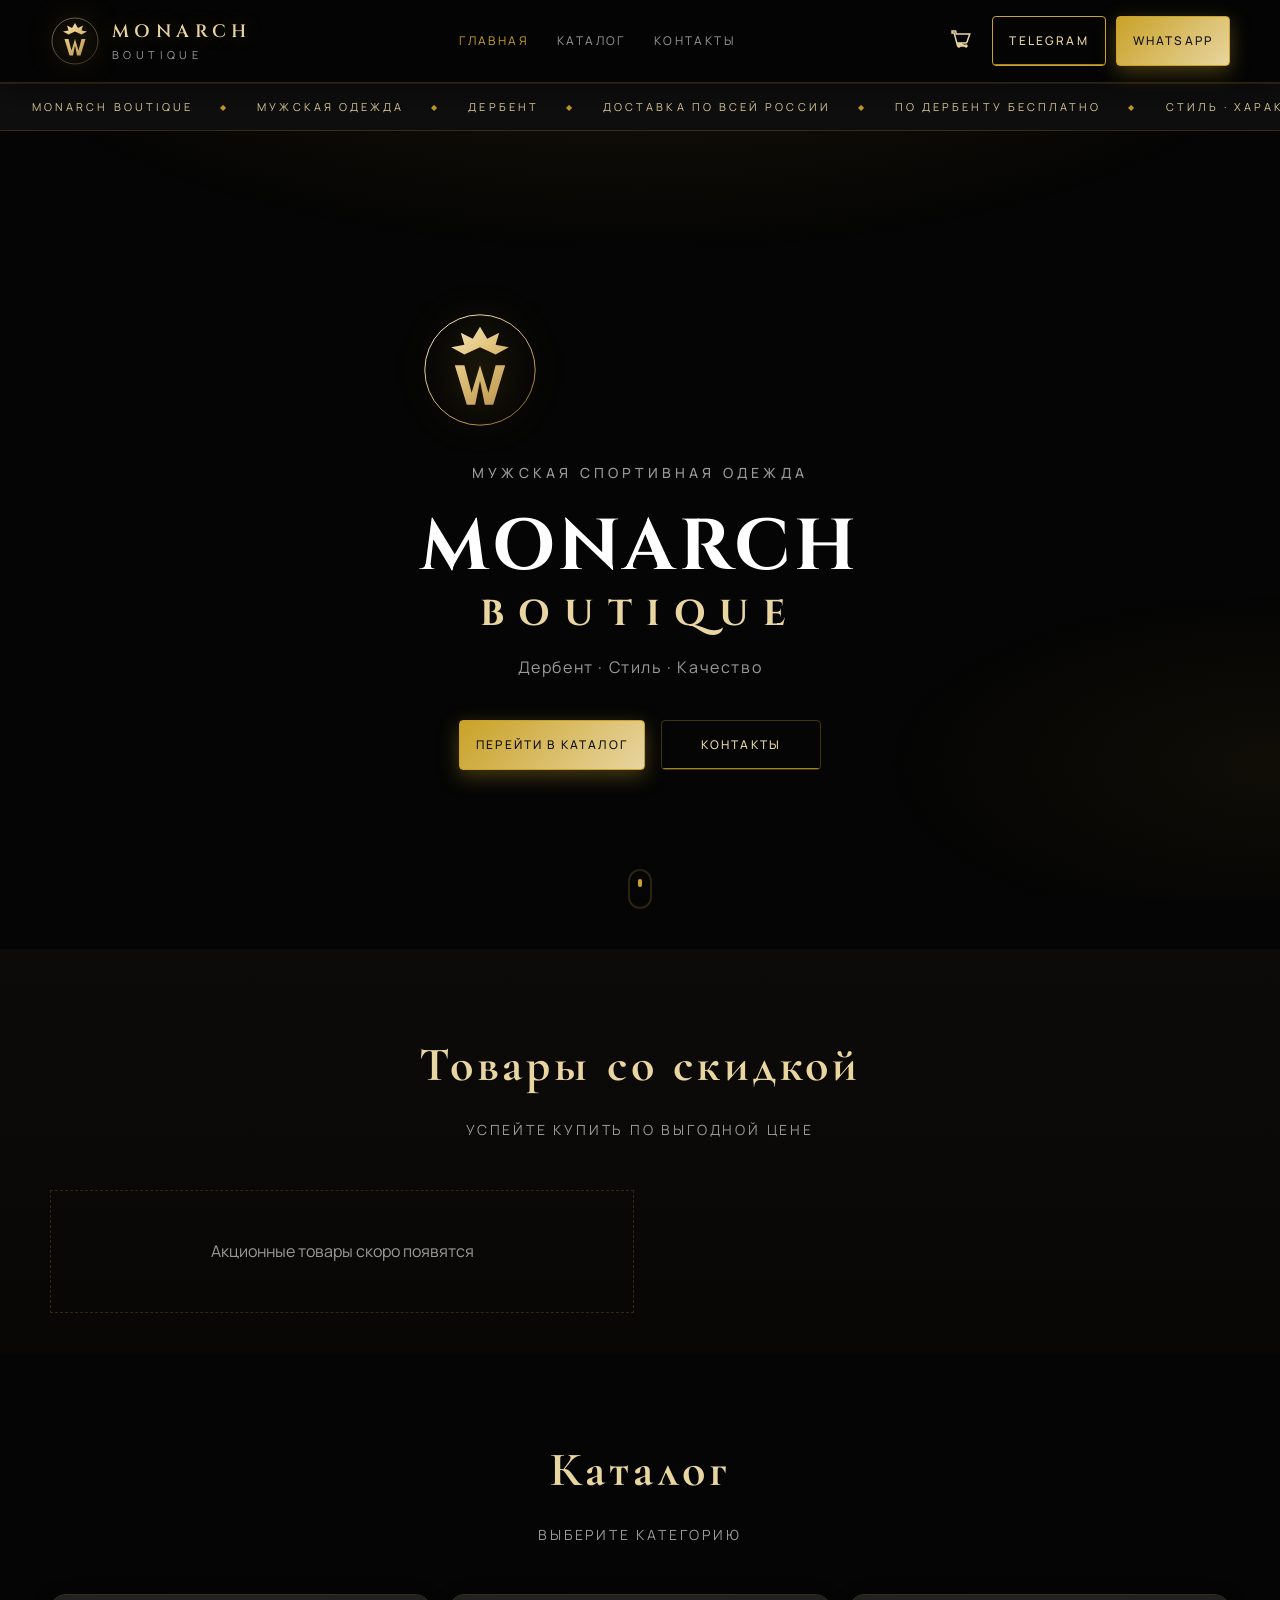
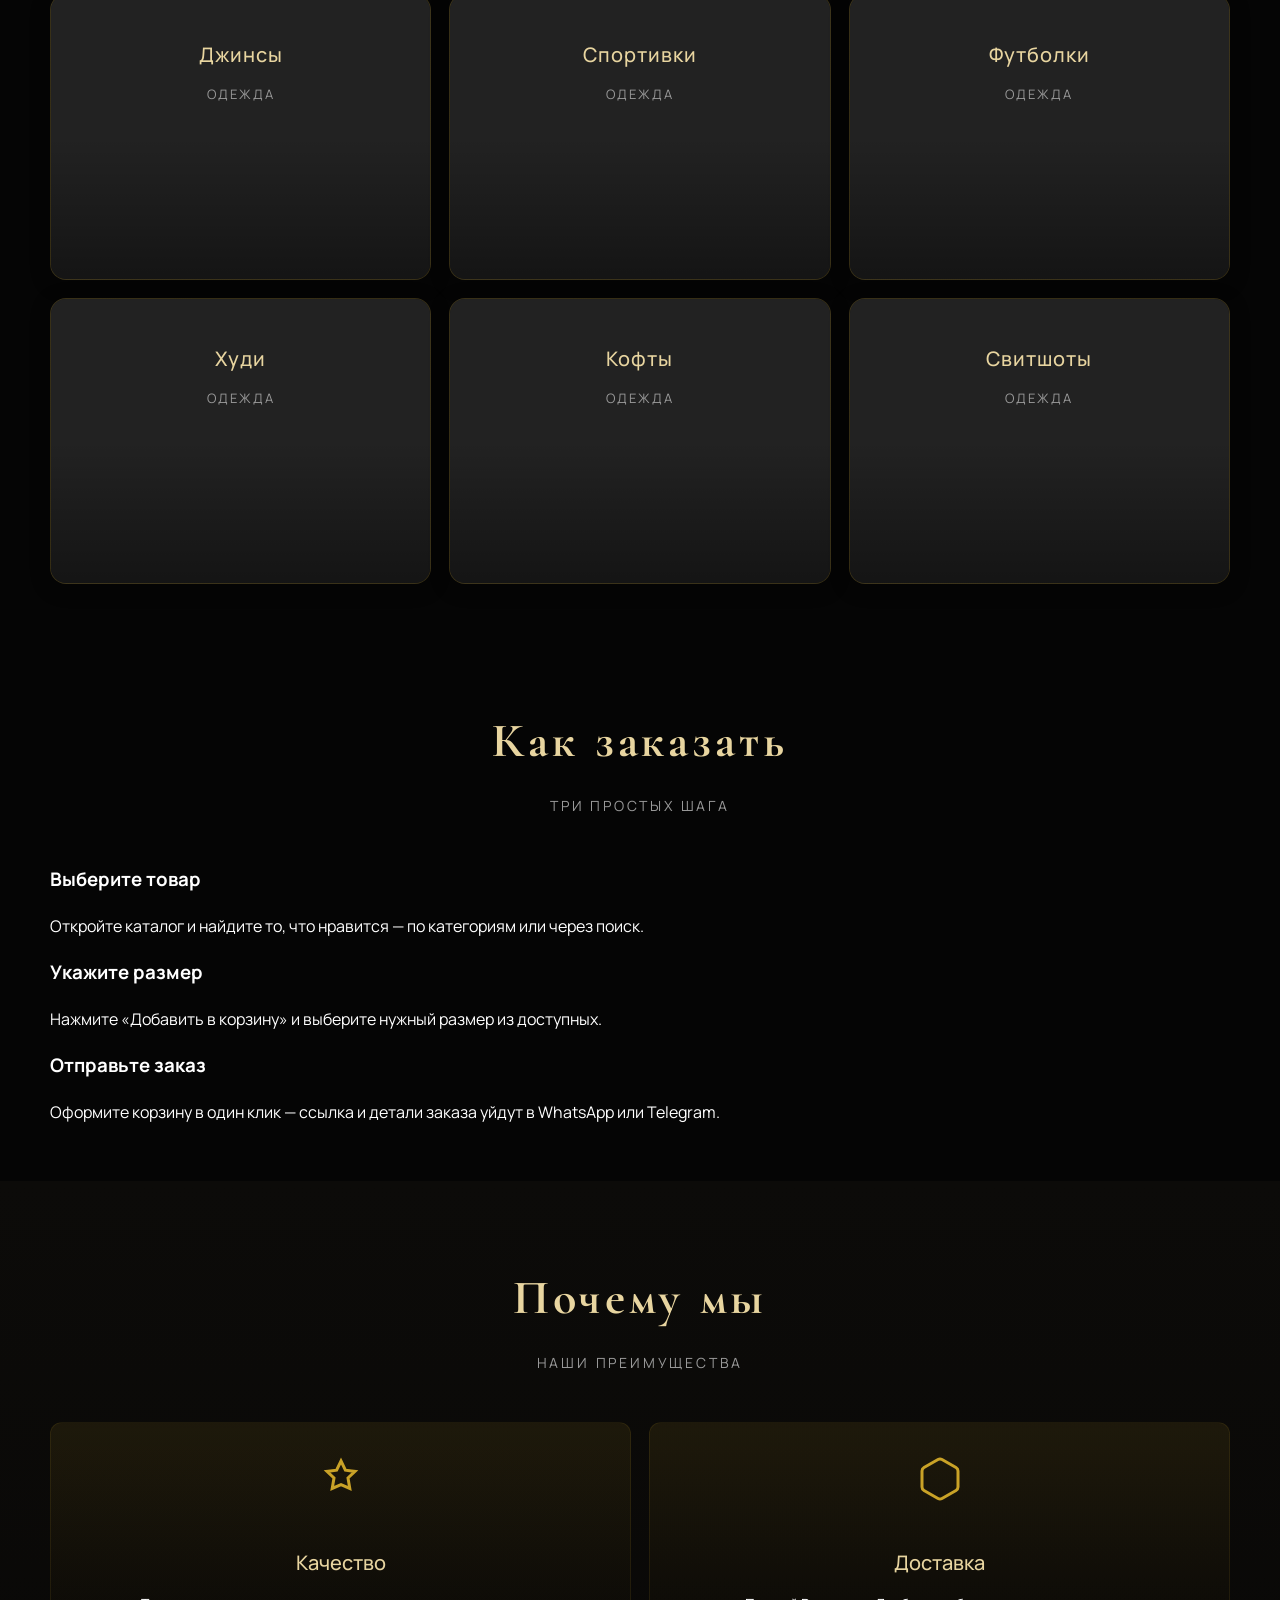
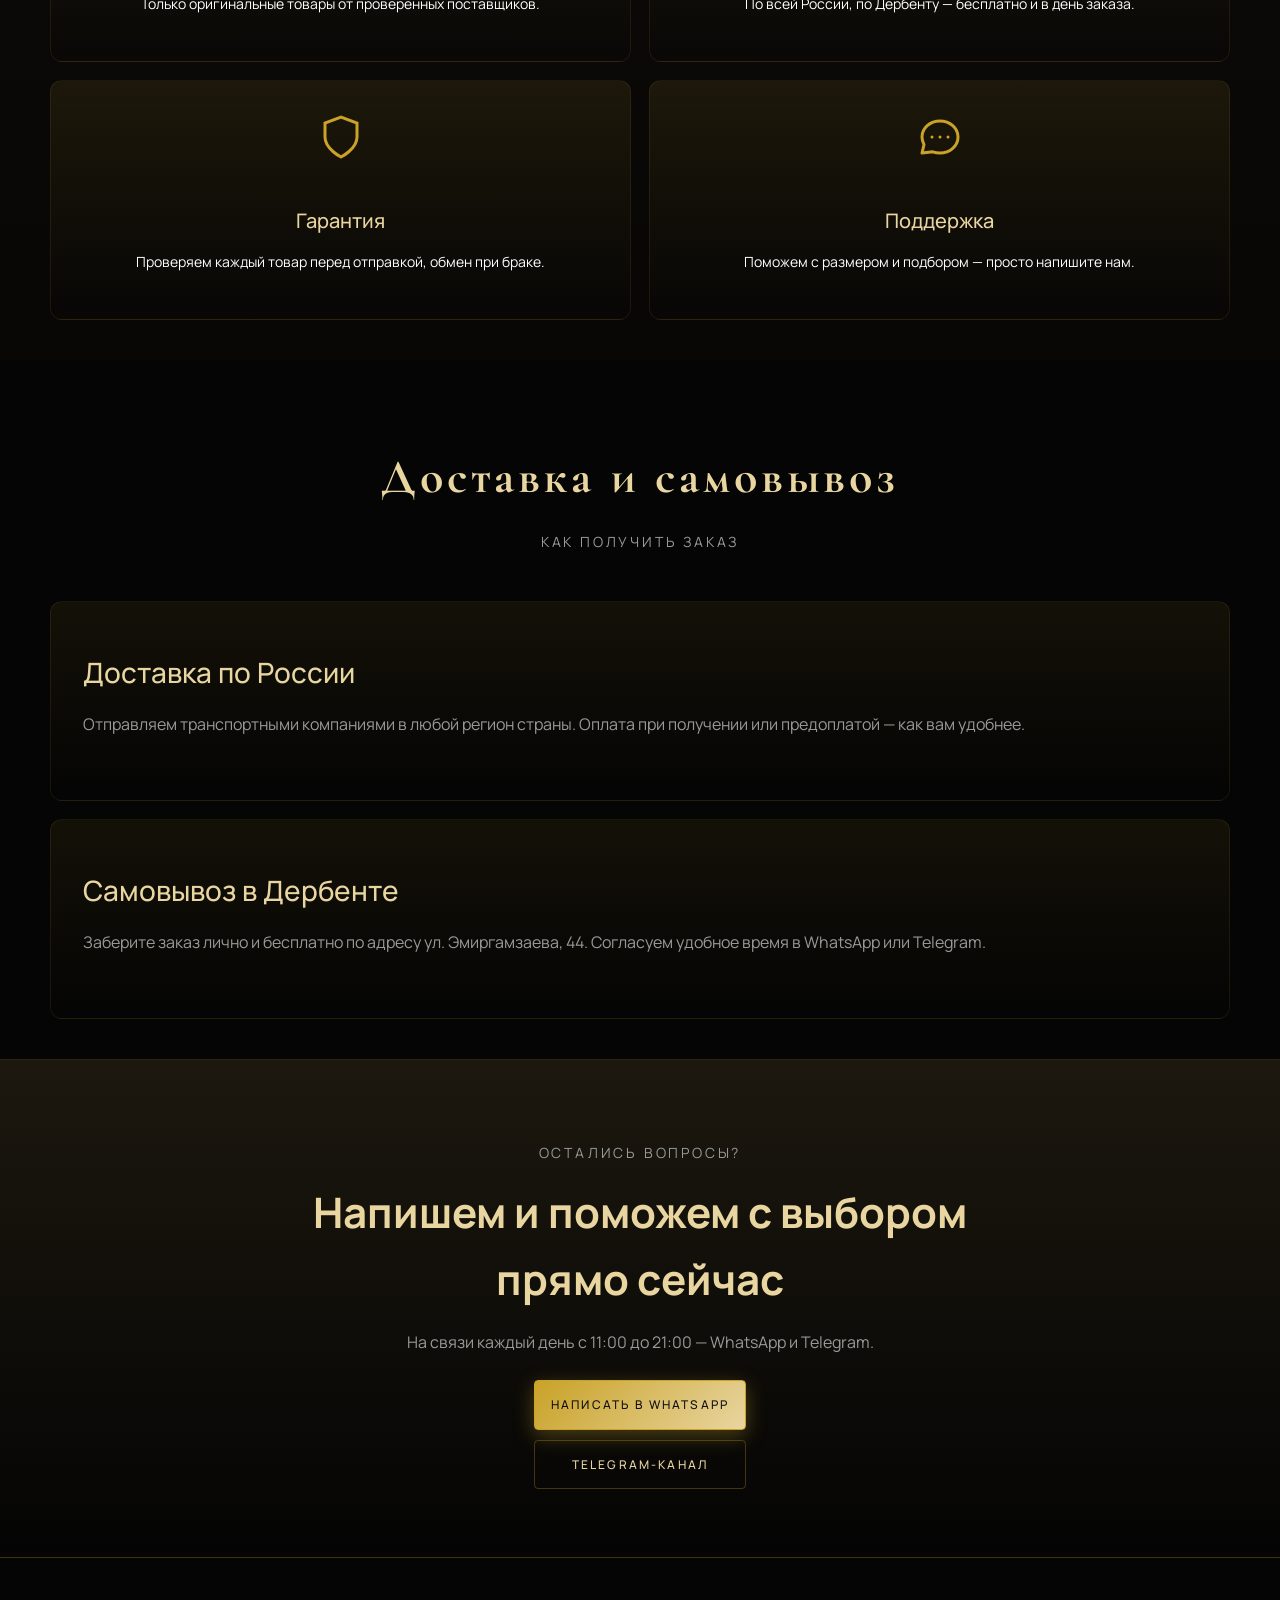
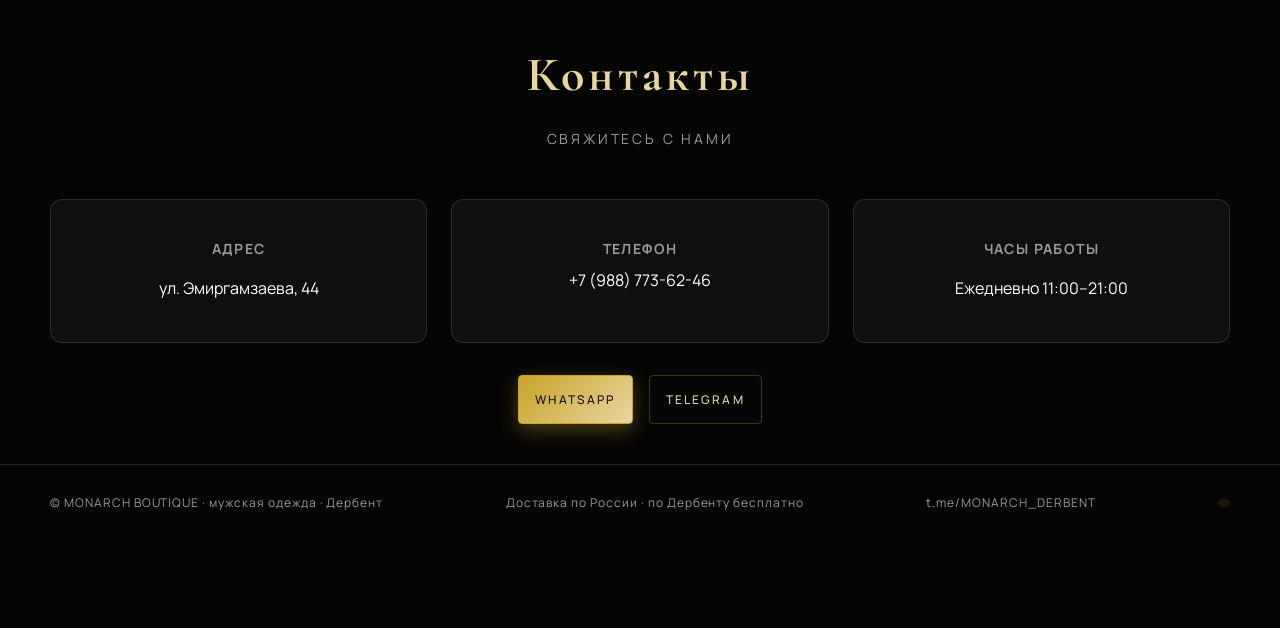
==== commit a1edd815: "Add files via upload" ====
--- a/index.html
+++ b/index.html
@@ -70,6 +70,16 @@
     </div>
   </section>
 
+  <section class="section alt">
+    <div class="wrap">
+      <div class="section-header">
+        <h2 class="section-title">Товары со скидкой</h2>
+        <p class="section-subtitle">Успейте купить по выгодной цене</p>
+      </div>
+      <div class="grid" id="sale-grid"></div>
+    </div>
+  </section>
+
   <section class="section">
     <div class="wrap">
       <div class="section-header">
@@ -80,33 +90,91 @@
     </div>
   </section>
 
+  <section class="section">
+    <div class="wrap">
+      <div class="section-header">
+        <h2 class="section-title">Как заказать</h2>
+        <p class="section-subtitle">Три простых шага</p>
+      </div>
+      <div class="steps-grid">
+        <div class="step-item">
+          <div class="step-num"></div>
+          <h3>Выберите товар</h3>
+          <p>Откройте каталог и найдите то, что нравится — по категориям или через поиск.</p>
+        </div>
+        <div class="step-item">
+          <div class="step-num"></div>
+          <h3>Укажите размер</h3>
+          <p>Нажмите «Добавить в корзину» и выберите нужный размер из доступных.</p>
+        </div>
+        <div class="step-item">
+          <div class="step-num"></div>
+          <h3>Отправьте заказ</h3>
+          <p>Оформите корзину в один клик — ссылка и детали заказа уйдут в WhatsApp или Telegram.</p>
+        </div>
+      </div>
+    </div>
+  </section>
+
   <section class="section alt">
     <div class="wrap">
       <div class="section-header">
         <h2 class="section-title">Почему мы</h2>
         <p class="section-subtitle">Наши преимущества</p>
       </div>
-      <div class="features-grid">
-        <div class="feature-item">
-          <div class="feature-icon">
-            <svg viewBox="0 0 24 24" fill="none" stroke="currentColor" stroke-width="1.5"><path d="M12 3l2.2 4.6L19 8.2l-3.5 3.3.9 5.2L12 14.8 7.6 16.7l.9-5.2L5 8.2l4.8-.6L12 3z"/></svg>
-          </div>
-          <h3 class="feature-title">Качество</h3>
-          <p class="feature-text">Только оригинальные товары</p>
-        </div>
-        <div class="feature-item">
-          <div class="feature-icon">
-            <svg viewBox="0 0 24 24" fill="none" stroke="currentColor" stroke-width="1.5"><path d="M21 16V8a2 2 0 0 0-1-1.73l-7-4a2 2 0 0 0-2 0l-7 4A2 2 0 0 0 3 8v8a2 2 0 0 0 1 1.73l7 4a2 2 0 0 0 2 0l7-4A2 2 0 0 0 21 16z"/></svg>
-          </div>
-          <h3 class="feature-title">Доставка</h3>
-          <p class="feature-text">По всей России</p>
-        </div>
-        <div class="feature-item">
-          <div class="feature-icon">
-            <svg viewBox="0 0 24 24" fill="none" stroke="currentColor" stroke-width="1.5"><path d="M12 22s8-4 8-10V5l-8-3-8 3v7c0 6 8 10 8 10z"/></svg>
-          </div>
-          <h3 class="feature-title">Надёжность</h3>
-          <p class="feature-text">Гарантия безопасности</p>
+      <div class="benefits-grid">
+        <div class="benefit-card">
+          <svg viewBox="0 0 24 24" fill="none" stroke="currentColor" stroke-width="1.5"><path d="M12 3l2.2 4.6L19 8.2l-3.5 3.3.9 5.2L12 14.8 7.6 16.7l.9-5.2L5 8.2l4.8-.6L12 3z"/></svg>
+          <h3>Качество</h3>
+          <p>Только оригинальные товары от проверенных поставщиков.</p>
+        </div>
+        <div class="benefit-card">
+          <svg viewBox="0 0 24 24" fill="none" stroke="currentColor" stroke-width="1.5"><path d="M21 16V8a2 2 0 0 0-1-1.73l-7-4a2 2 0 0 0-2 0l-7 4A2 2 0 0 0 3 8v8a2 2 0 0 0 1 1.73l7 4a2 2 0 0 0 2 0l7-4A2 2 0 0 0 21 16z"/></svg>
+          <h3>Доставка</h3>
+          <p>По всей России, по Дербенту — бесплатно и в день заказа.</p>
+        </div>
+        <div class="benefit-card">
+          <svg viewBox="0 0 24 24" fill="none" stroke="currentColor" stroke-width="1.5"><path d="M12 22s8-4 8-10V5l-8-3-8 3v7c0 6 8 10 8 10z"/></svg>
+          <h3>Гарантия</h3>
+          <p>Проверяем каждый товар перед отправкой, обмен при браке.</p>
+        </div>
+        <div class="benefit-card">
+          <svg viewBox="0 0 24 24" fill="none" stroke="currentColor" stroke-width="1.5" stroke-linecap="round" stroke-linejoin="round"><path d="M8 12h.01M12 12h.01M16 12h.01M21 12c0 4.4-4 8-9 8-1.3 0-2.5-.2-3.6-.6L3 20l1-4.2C3.4 14.5 3 13.3 3 12c0-4.4 4-8 9-8s9 3.6 9 8Z"/></svg>
+          <h3>Поддержка</h3>
+          <p>Поможем с размером и подбором — просто напишите нам.</p>
+        </div>
+      </div>
+    </div>
+  </section>
+
+  <section class="section">
+    <div class="wrap">
+      <div class="section-header">
+        <h2 class="section-title">Доставка и самовывоз</h2>
+        <p class="section-subtitle">Как получить заказ</p>
+      </div>
+      <div class="delivery-grid">
+        <div class="delivery-card">
+          <h3>Доставка по России</h3>
+          <p class="muted">Отправляем транспортными компаниями в любой регион страны. Оплата при получении или предоплатой — как вам удобнее.</p>
+        </div>
+        <div class="delivery-card">
+          <h3>Самовывоз в Дербенте</h3>
+          <p class="muted">Заберите заказ лично и бесплатно по адресу ул. Эмиргамзаева, 44. Согласуем удобное время в WhatsApp или Telegram.</p>
+        </div>
+      </div>
+    </div>
+  </section>
+
+  <section class="section cta-section">
+    <div class="wrap">
+      <div class="cta-content">
+        <p class="section-subtitle">Остались вопросы?</p>
+        <h2>Напишем и поможем с выбором прямо сейчас</h2>
+        <p class="muted">На связи каждый день с 11:00 до 21:00 — WhatsApp и Telegram.</p>
+        <div class="modal-actions">
+          <a class="btn solid" data-wa href="https://wa.me/79887736246">Написать в WhatsApp</a>
+          <a class="btn ghost" data-channel href="https://t.me/MONARCH_DERBENT">Telegram-канал</a>
         </div>
       </div>
     </div>
@@ -184,5 +252,6 @@
   <script src="js/protect.js"></script>
   <script src="js/store.js"></script>
   <script src="js/app.js"></script>
+  <script src="js/effects.js"></script>
 </body>
 </html>
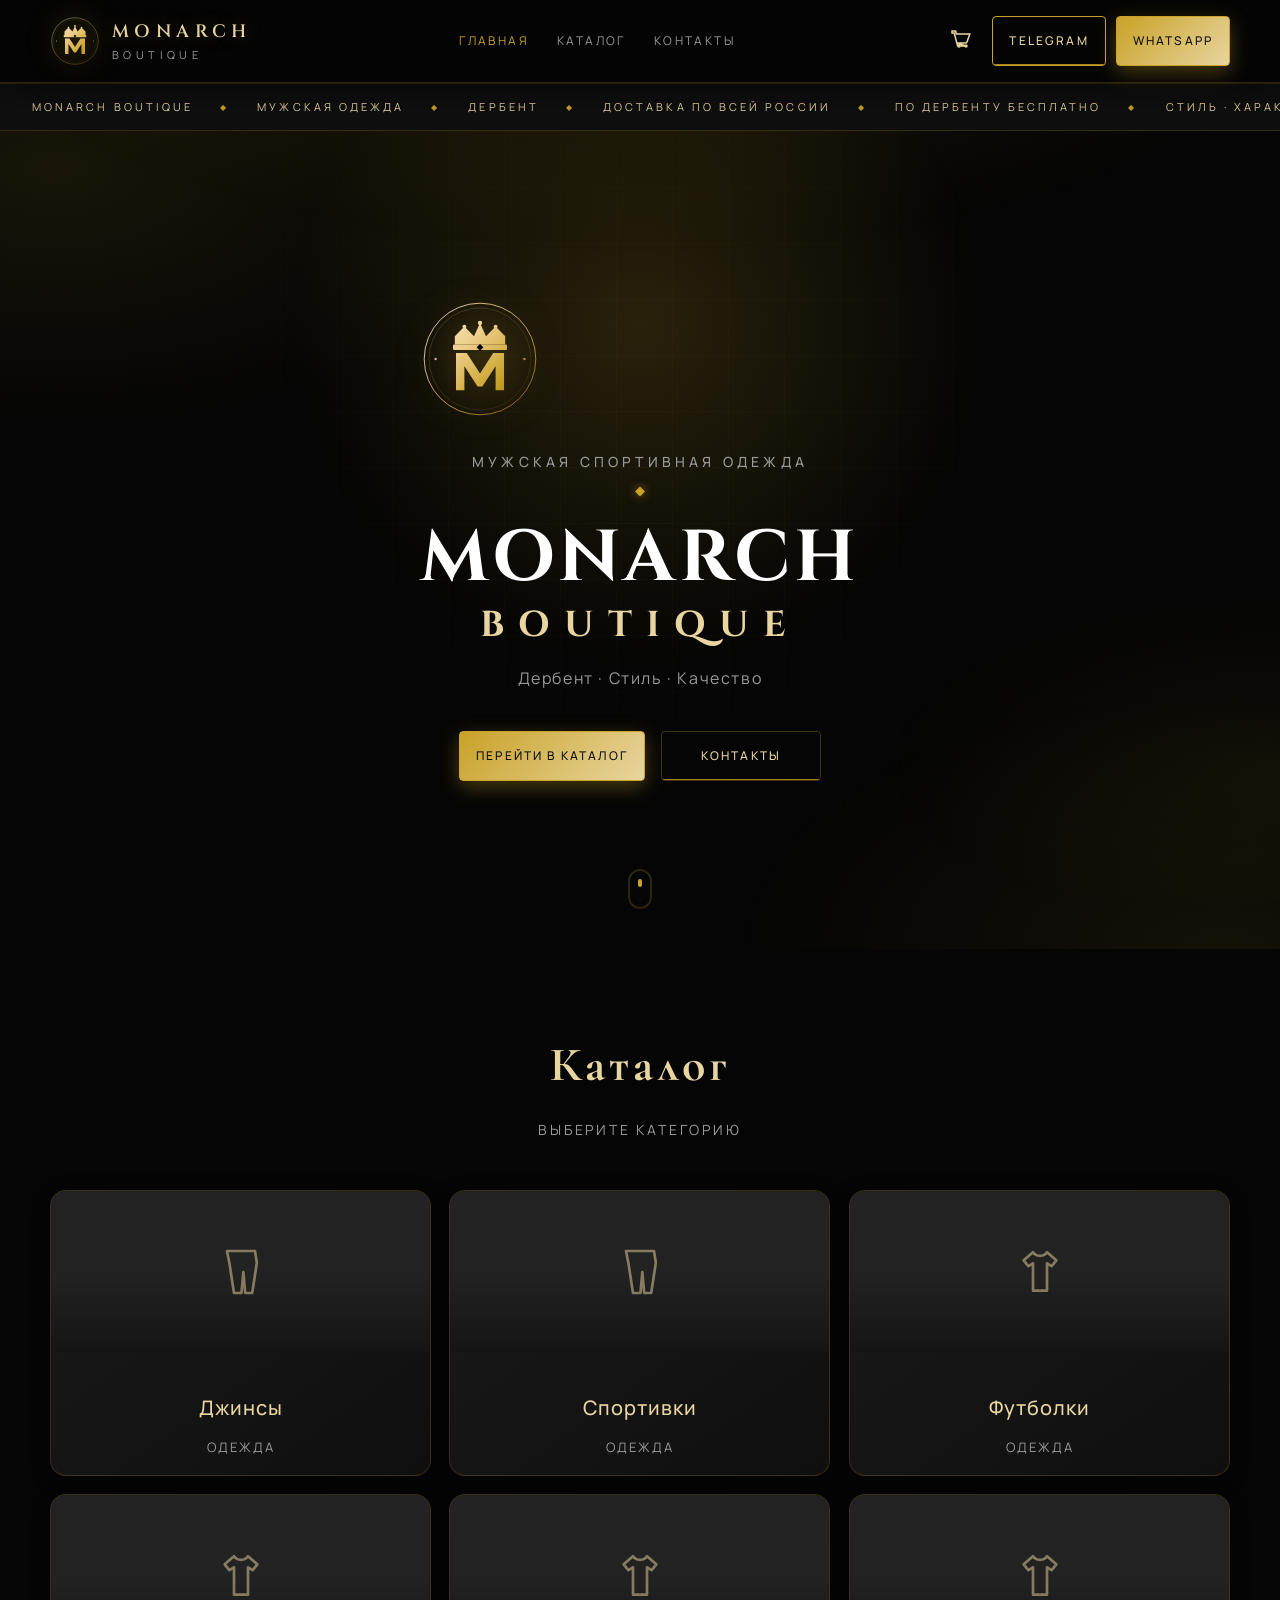
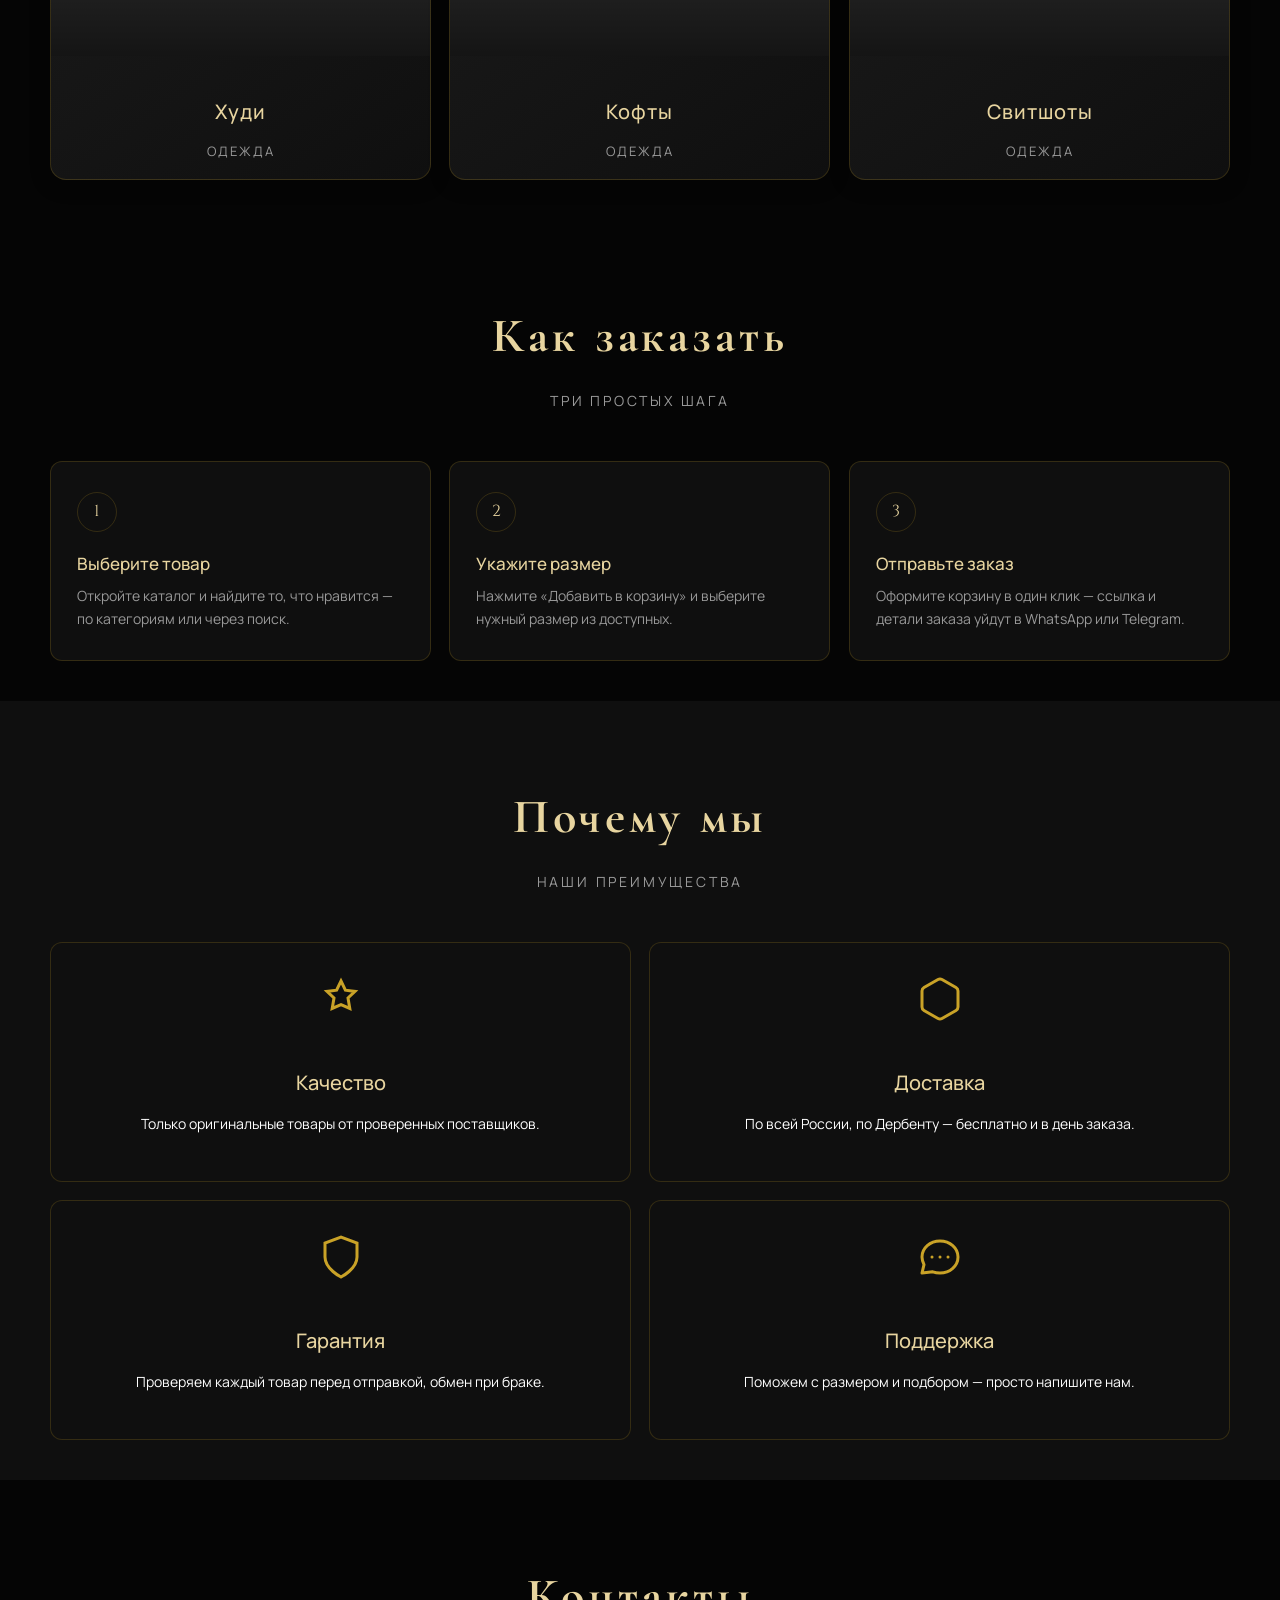
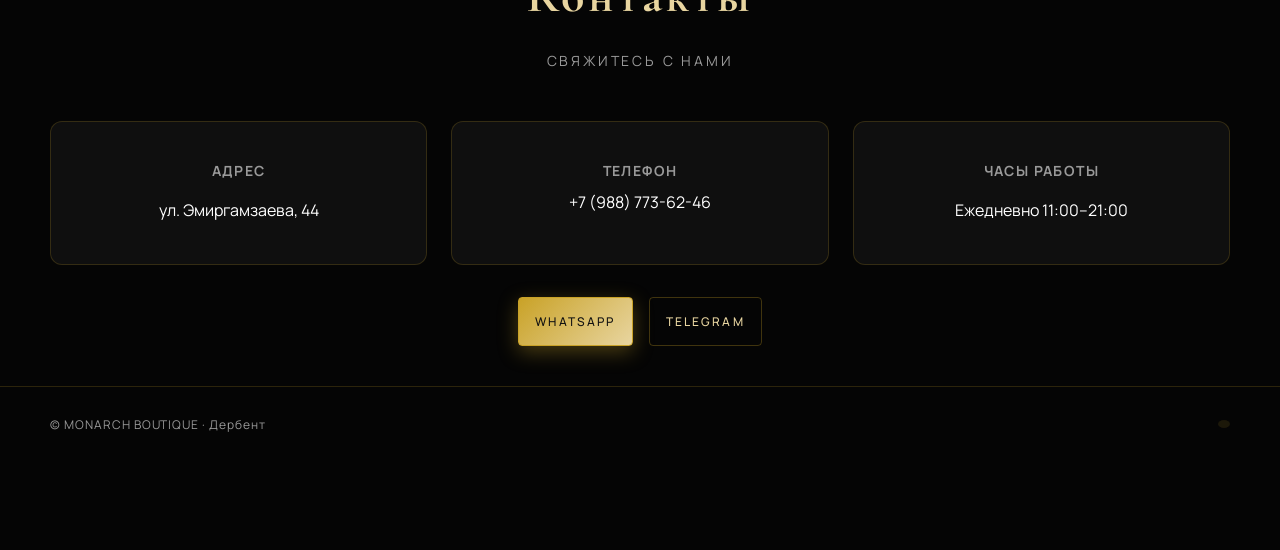
==== commit 48058d00: "Add files via upload" ====
--- a/index.html
+++ b/index.html
@@ -70,16 +70,6 @@
     </div>
   </section>
 
-  <section class="section alt">
-    <div class="wrap">
-      <div class="section-header">
-        <h2 class="section-title">Товары со скидкой</h2>
-        <p class="section-subtitle">Успейте купить по выгодной цене</p>
-      </div>
-      <div class="grid" id="sale-grid"></div>
-    </div>
-  </section>
-
   <section class="section">
     <div class="wrap">
       <div class="section-header">
@@ -150,39 +140,6 @@
   <section class="section">
     <div class="wrap">
       <div class="section-header">
-        <h2 class="section-title">Доставка и самовывоз</h2>
-        <p class="section-subtitle">Как получить заказ</p>
-      </div>
-      <div class="delivery-grid">
-        <div class="delivery-card">
-          <h3>Доставка по России</h3>
-          <p class="muted">Отправляем транспортными компаниями в любой регион страны. Оплата при получении или предоплатой — как вам удобнее.</p>
-        </div>
-        <div class="delivery-card">
-          <h3>Самовывоз в Дербенте</h3>
-          <p class="muted">Заберите заказ лично и бесплатно по адресу ул. Эмиргамзаева, 44. Согласуем удобное время в WhatsApp или Telegram.</p>
-        </div>
-      </div>
-    </div>
-  </section>
-
-  <section class="section cta-section">
-    <div class="wrap">
-      <div class="cta-content">
-        <p class="section-subtitle">Остались вопросы?</p>
-        <h2>Напишем и поможем с выбором прямо сейчас</h2>
-        <p class="muted">На связи каждый день с 11:00 до 21:00 — WhatsApp и Telegram.</p>
-        <div class="modal-actions">
-          <a class="btn solid" data-wa href="https://wa.me/79887736246">Написать в WhatsApp</a>
-          <a class="btn ghost" data-channel href="https://t.me/MONARCH_DERBENT">Telegram-канал</a>
-        </div>
-      </div>
-    </div>
-  </section>
-
-  <section class="section">
-    <div class="wrap">
-      <div class="section-header">
         <h2 class="section-title">Контакты</h2>
         <p class="section-subtitle">Свяжитесь с нами</p>
       </div>
@@ -212,9 +169,7 @@
 
   <footer>
     <div class="wrap footer-inner">
-      <span>© MONARCH BOUTIQUE · мужская одежда · Дербент</span>
-      <span>Доставка по России · по Дербенту бесплатно</span>
-      <a data-channel href="https://t.me/MONARCH_DERBENT">t.me/MONARCH_DERBENT</a>
+      <span>© MONARCH BOUTIQUE · Дербент</span>
       <button class="secret-dot" id="secret-dot" aria-hidden="true"></button>
     </div>
   </footer>
@@ -222,7 +177,7 @@
   <nav class="tabbar">
     <a class="active" href="index.html">Главная</a>
     <a href="catalog.html">Каталог</a>
-    <a href="cart.html">Корзина</a>
+    <a href="cart.html">Корзина<span class="cart-count hidden" data-cart-count>0</span></a>
   </nav>
 
   <div class="modal-back" id="buy-modal">
--- a/css/style.css
+++ b/css/style.css
@@ -725,6 +725,8 @@
   gap: 18px;
 }
 
+.categories-grid.hidden { display: none; }
+
 .category-card {
   position: relative;
   aspect-ratio: 4 / 3;
@@ -735,6 +737,8 @@
   transition: all 0.4s cubic-bezier(0.4, 0, 0.2, 1);
   border-radius: 16px;
   box-shadow: 0 4px 20px rgba(0, 0, 0, 0.3);
+  display: flex;
+  flex-direction: column;
 }
 
 .category-card:hover {
@@ -744,8 +748,9 @@
 }
 
 .category-card-bg {
-  position: absolute;
-  inset: 0;
+  position: relative;
+  flex: 1;
+  min-height: 0;
   background: var(--bg-4);
   display: flex;
   align-items: center;
@@ -759,17 +764,22 @@
   background: linear-gradient(180deg, transparent 50%, rgba(0, 0, 0, 0.4) 100%);
 }
 
+.category-card-bg.has-image {
+  display: block;
+}
+
 .category-card-content {
   position: relative;
   z-index: 2;
   text-align: center;
-  padding: 24px;
+  padding: 20px 20px 4px;
+  flex: 0 0 auto;
 }
 
 .category-card-content h3 {
   font-size: 20px;
   color: var(--gold-2);
-  margin-bottom: 12px;
+  margin-bottom: 6px;
   font-weight: 500;
   letter-spacing: 0.05em;
 }
@@ -1025,7 +1035,7 @@
 
 .grid {
   display: grid;
-  grid-template-columns: repeat(3, 1fr);
+  grid-template-columns: repeat(auto-fill, minmax(280px, 1fr));
   gap: 22px;
 }
 
@@ -1038,6 +1048,14 @@
   transition: all 0.4s cubic-bezier(0.4, 0, 0.2, 1);
   border-radius: 16px;
   box-shadow: 0 8px 32px rgba(0, 0, 0, 0.4);
+  /* Caps the card's own width and centers it inside its grid cell so a
+     single result (or any grid track that ends up spanning the full row,
+     e.g. on narrow-viewport breakpoints where .grid becomes one column)
+     never stretches into an oversized card. */
+  width: 100%;
+  max-width: 380px;
+  margin: 0 auto;
+  justify-self: center;
 }
 
 .card:nth-child(2) { animation-delay: 0.06s; }
@@ -1097,6 +1115,43 @@
 }
 
 .card:hover .card-media img { transform: scale(1.08); }
+
+/* --- Универсальная "рамка" для фото товаров и категорий: фото
+   показывается полностью, без обрезки, а пустые поля вокруг него
+   заполняются мягкой размытой копией того же фото --- */
+.media-frame {
+  position: relative;
+  width: 100%;
+  height: 100%;
+  overflow: hidden;
+}
+
+.media-blur {
+  position: absolute;
+  inset: -12%;
+  background-size: cover;
+  background-position: center;
+  filter: blur(30px) brightness(0.42) saturate(1.15);
+  transform: scale(1.1);
+}
+
+.media-fg {
+  position: relative;
+  z-index: 1;
+  width: 100%;
+  height: 100%;
+  padding: 6%;
+  transform: none;
+  transition: transform 0.6s cubic-bezier(0.4, 0, 0.2, 1);
+}
+
+/* Higher specificity than the legacy ".card-media img" / ".product-photo img"
+   / ".quick-view-image img" rules, so "contain" always wins over "cover"
+   for framed photos. */
+.media-frame .media-fg { object-fit: contain; }
+
+.card:hover .media-fg,
+.category-card:hover .media-fg { transform: scale(1.05); }
 
 .card-media::after {
   content: "";
@@ -1208,6 +1263,7 @@
 
 .panel {
   border: 1px solid var(--line);
+  border-radius: 12px;
   padding: 32px;
   background: linear-gradient(180deg, rgba(200, 164, 90, 0.08), transparent);
 }
@@ -1215,19 +1271,34 @@
 .panel h2 { font-size: 42px; margin-bottom: 12px; }
 .panel p, .muted { color: var(--muted); line-height: 1.7; }
 
-.contact-list { display: grid; gap: 14px; margin: 24px 0; }
+.contact-list { display: grid; gap: 10px; margin: 24px 0; }
 
 .contact-list a, .contact-list div {
   display: flex;
   justify-content: space-between;
+  align-items: center;
   gap: 16px;
-  border-bottom: 1px solid rgba(255, 255, 255, 0.08);
-  padding-bottom: 12px;
+  border: 1px solid rgba(255, 255, 255, 0.08);
+  border-radius: 10px;
+  padding: 14px 16px;
   font-size: 15px;
-}
+  background: rgba(255, 255, 255, 0.02);
+}
+
+.contact-list span {
+  color: var(--muted);
+  font-size: 12px;
+  text-transform: uppercase;
+  letter-spacing: 0.1em;
+  flex-shrink: 0;
+}
+
+.contact-list a { color: var(--ink); text-decoration: none; transition: border-color 0.25s ease, background 0.25s ease; }
+.contact-list a:hover { border-color: var(--gold); background: rgba(201, 162, 39, 0.06); }
 
 .contact-form-panel {
   border: 1px solid var(--line);
+  border-radius: 12px;
   padding: 32px;
   background: linear-gradient(180deg, rgba(200, 164, 90, 0.08), transparent);
   max-width: 600px;
@@ -1249,10 +1320,14 @@
 .contact-form-panel textarea {
   background: #0e0e0e;
   border: 1px solid rgba(255, 255, 255, 0.12);
+  border-radius: 8px;
   color: var(--ink);
   padding: 14px;
   outline: none;
   transition: border-color 0.3s ease;
+  font-family: var(--sans);
+  width: 100%;
+  resize: vertical;
 }
 
 .contact-form-panel input:focus,
@@ -1263,7 +1338,7 @@
 .map-container {
   border: 1px solid var(--line);
   overflow: hidden;
-  border-radius: 4px;
+  border-radius: 12px;
 }
 
 .map-container iframe {
@@ -1280,12 +1355,88 @@
 
 .product-photo {
   position: relative;
-  aspect-ratio: 4 / 3;
-  background: #161616;
+  aspect-ratio: 3 / 4;
+  max-height: 640px;
+  background:
+    radial-gradient(60% 55% at 50% 60%, rgba(201, 162, 39, 0.16), transparent 70%),
+    #101010;
   overflow: hidden;
+  border: 1px solid var(--line);
+  border-radius: 20px;
+  box-shadow: var(--shadow-gold);
 }
 
 .product-photo img { width: 100%; height: 100%; object-fit: cover; }
+
+.product-info {
+  border: 1px solid var(--line);
+  border-radius: 20px;
+  padding: 36px;
+  background: linear-gradient(180deg, rgba(200, 164, 90, 0.06), transparent 40%);
+}
+
+@media (max-width: 980px) {
+  .product-info { padding: 24px; border-radius: 16px; }
+  .product-photo { border-radius: 16px; }
+}
+
+.product-tagline {
+  color: var(--gold-2);
+  font-size: 13px;
+  letter-spacing: 0.14em;
+  text-transform: uppercase;
+  margin: 0 0 4px;
+}
+
+.product-features {
+  display: flex;
+  gap: 12px;
+  margin: 26px 0;
+  padding: 22px 0;
+  border-top: 1px solid var(--line);
+  border-bottom: 1px solid var(--line);
+}
+
+.feature-mini {
+  flex: 1;
+  display: flex;
+  flex-direction: column;
+  align-items: center;
+  gap: 10px;
+  text-align: center;
+}
+
+.feature-mini svg {
+  width: 26px;
+  height: 26px;
+  stroke: var(--gold);
+  fill: none;
+  stroke-width: 1.4;
+}
+
+.feature-mini span {
+  font-size: 10.5px;
+  letter-spacing: 0.06em;
+  text-transform: uppercase;
+  color: var(--muted);
+  line-height: 1.5;
+}
+
+.btn-cta {
+  width: 100%;
+  justify-content: space-between;
+  padding: 18px 26px;
+  font-size: 12.5px;
+}
+
+.btn-cta svg {
+  width: 18px;
+  height: 18px;
+  stroke: currentColor;
+  fill: none;
+  stroke-width: 2;
+  flex-shrink: 0;
+}
 
 .product-placeholder {
   width: 100%;
@@ -1302,8 +1453,8 @@
   color: var(--gold);
   font-family: var(--serif);
 }
-.product-info h1 { font-size: clamp(36px, 5vw, 64px); margin: 10px 0 12px; }
-.product-actions { display: flex; gap: 12px; margin-top: 24px; }
+.product-info h1 { font-size: clamp(32px, 4.4vw, 56px); margin: 4px 0 12px; }
+.product-actions { display: flex; flex-direction: column; gap: 10px; margin-top: 24px; }
 
 footer {
   border-top: 1px solid var(--line);
@@ -1481,6 +1632,8 @@
   object-fit: cover;
 }
 
+.quick-view-image .media-blur { inset: -8%; }
+
 .quick-view-details {
   padding: 28px;
   display: flex;
@@ -1565,6 +1718,7 @@
 
 .admin-tabs {
   display: flex;
+  flex-wrap: wrap;
   gap: 8px;
   padding: 0 0 18px;
 }
@@ -1670,6 +1824,63 @@
 
 .switch-row.nested { padding-left: 16px; color: var(--muted); font-size: 13px; }
 .cat-block { margin-bottom: 16px; }
+
+.cat-images-list { display: grid; gap: 10px; }
+
+.cat-image-row {
+  display: grid;
+  grid-template-columns: 64px 1fr;
+  gap: 14px;
+  align-items: center;
+  border: 1px solid rgba(200, 164, 90, 0.16);
+  background: #12100c;
+  padding: 10px 12px;
+  border-radius: 8px;
+}
+
+.cat-image-row-group {
+  border-color: rgba(201, 162, 39, 0.4);
+  background: linear-gradient(180deg, rgba(200, 164, 90, 0.1), #12100c);
+}
+
+.cat-image-thumb {
+  width: 64px;
+  height: 64px;
+  border-radius: 6px;
+  overflow: hidden;
+  background: linear-gradient(135deg, #1a1a1a, #2a2a2a);
+  display: flex;
+  align-items: center;
+  justify-content: center;
+  flex-shrink: 0;
+}
+
+.cat-image-thumb img { width: 100%; height: 100%; object-fit: cover; }
+
+.cat-image-thumb span {
+  font-family: var(--serif);
+  color: var(--gold);
+  font-size: 22px;
+  font-weight: 700;
+}
+
+.cat-image-info b {
+  display: block;
+  font-size: 14px;
+  font-weight: 500;
+  margin-bottom: 8px;
+}
+
+.cat-image-actions {
+  display: flex;
+  gap: 8px;
+  flex-wrap: wrap;
+}
+
+.cat-image-actions .btn {
+  padding: 8px 14px;
+  font-size: 10px;
+}
 .cat-block input[type="checkbox"],
 .sale-row input[type="checkbox"] {
   width: 20px;
@@ -1993,7 +2204,7 @@
 
 @media (max-width: 980px) {
   body { padding-bottom: 80px; }
-  .features-grid, .contact-grid { grid-template-columns: 1fr; gap: 16px; }
+  .features-grid, .contact-grid, .benefits-grid { grid-template-columns: 1fr; gap: 16px; }
   .hero-title { font-size: 36px; }
   .hero-logo { width: 80px; }
   .section { padding: 48px 0; }
@@ -2004,7 +2215,6 @@
   body { padding-bottom: 0; }
   .wrap { width: min(1180px, calc(100% - 20px)); }
   .grid { grid-template-columns: 1fr 1fr; gap: 12px; }
-  .split, .product-layout, .admin-grid, .delivery-grid { grid-template-columns: 1fr; }
   .section { padding: 40px 0; }
   .card-body h3 { font-size: 16px; }
   .price { font-size: 16px; }
@@ -2013,6 +2223,7 @@
 }
 
 @media (max-width: 980px) {
+  .split, .product-layout, .admin-grid, .delivery-grid { grid-template-columns: 1fr; gap: 28px; }
   .category-card { aspect-ratio: 1 / 1; }
   .category-card-content h3 { font-size: 14px; }
   .category-card-content p { font-size: 10px; }
@@ -2117,7 +2328,7 @@
     padding-top: 18px;
   }
 
-  .contact-list a, .contact-list div { flex-direction: column; gap: 4px; }
+  .contact-list a, .contact-list div { flex-direction: column; align-items: flex-start; gap: 6px; }
   .toast { width: calc(100% - 24px); bottom: 86px; text-align: center; }
 
   input, textarea, select { font-size: 16px; min-height: 44px; }
@@ -2125,28 +2336,7 @@
   .table { display: none; }
   .card:hover { transform: none; }
 
-  .admin-app { padding-bottom: 88px; }
-  .admin-tabs {
-    position: fixed;
-    left: 0;
-    right: 0;
-    bottom: 0;
-    z-index: 60;
-    display: grid;
-    grid-template-columns: repeat(3, 1fr);
-    gap: 0;
-    padding: 8px 8px calc(8px + env(safe-area-inset-bottom));
-    background: rgba(7, 7, 6, 0.96);
-    border-top: 1px solid var(--line);
-  }
-
-  .admin-tabs button {
-    min-height: 48px;
-    border: 0;
-    border-right: 1px solid rgba(200, 164, 90, 0.16);
-  }
-
-  .admin-tabs button:last-child { border-right: 0; }
+  .admin-app { padding-bottom: 24px; }
   .lock-box { padding: 28px 18px; }
 }
 
@@ -2268,6 +2458,8 @@
   .logo-text b { font-size: 12px; }
   .logo-text em { font-size: 10px; }
   .section { padding: 36px 0; }
+  .map-container iframe { height: 220px; }
+  .panel h2 { font-size: 24px; }
 }
 
 @media (max-width: 360px) {
@@ -2296,3 +2488,243 @@
     visibility: visible !important;
   }
 }
+
+/* =========================================================
+   MONARCH BOUTIQUE — визуальное обновление v2
+   Новый логотип, живой hero-блок, иконки категорий,
+   микро-анимации, safe-area и dvh для мобильных
+   ========================================================= */
+
+/* --- safe-area (вырезы на iPhone) и корректная высота на мобильных --- */
+.topbar { padding-top: env(safe-area-inset-top, 0px); }
+.hero { min-height: calc(100svh - 82px); }
+@supports not (height: 100svh) {
+  .hero { min-height: calc(100vh - 82px); }
+}
+@media (max-width: 980px) {
+  .hero { min-height: calc(100svh - 64px); padding: 48px 20px 60px; }
+}
+
+/* --- Hero: прожектор за курсором + тонкая сетка, вместо пустого фона --- */
+.hero { isolation: isolate; }
+.hero::before {
+  content: "";
+  position: absolute;
+  inset: -10%;
+  z-index: -2;
+  background:
+    radial-gradient(560px 560px at var(--mx, 50%) var(--my, 28%), rgba(201, 162, 39, 0.18), transparent 62%),
+    radial-gradient(900px 480px at 12% 12%, rgba(201, 162, 39, 0.10), transparent 55%),
+    radial-gradient(900px 480px at 88% 92%, rgba(201, 162, 39, 0.08), transparent 55%);
+  pointer-events: none;
+}
+.hero::after {
+  content: "";
+  position: absolute;
+  inset: 0;
+  z-index: -1;
+  background-image:
+    linear-gradient(rgba(201, 162, 39, 0.06) 1px, transparent 1px),
+    linear-gradient(90deg, rgba(201, 162, 39, 0.06) 1px, transparent 1px);
+  background-size: 56px 56px;
+  -webkit-mask-image: radial-gradient(circle at 50% 38%, black, transparent 70%);
+  mask-image: radial-gradient(circle at 50% 38%, black, transparent 70%);
+  opacity: 0.7;
+  pointer-events: none;
+}
+
+/* Ромбик-разделитель между эйбрау и заголовком в hero */
+.hero-subtitle { position: relative; padding-bottom: 22px; }
+.hero-subtitle::after {
+  content: "";
+  position: absolute;
+  bottom: 0;
+  left: 50%;
+  width: 7px;
+  height: 7px;
+  transform: translateX(-50%) rotate(45deg);
+  background: var(--gold);
+  box-shadow: 0 0 10px rgba(201, 162, 39, 0.7);
+}
+
+/* --- Иконки категорий (раньше фон карточки был пустым) --- */
+.category-card-bg svg {
+  width: 56px;
+  height: 56px;
+  stroke: var(--gold-2);
+  fill: none;
+  stroke-width: 1.15;
+  stroke-linecap: round;
+  stroke-linejoin: round;
+  opacity: 0.5;
+  transition: transform 0.5s cubic-bezier(.2, .7, .2, 1), opacity 0.4s ease;
+}
+.category-card:hover .category-card-bg svg {
+  transform: scale(1.12) rotate(-4deg);
+  opacity: 0.85;
+}
+@media (max-width: 980px) {
+  .category-card-bg svg { width: 40px; height: 40px; }
+}
+
+/* --- Шаги оформления заказа на главной --- */
+.steps-grid {
+  display: grid;
+  grid-template-columns: repeat(3, 1fr);
+  gap: 18px;
+  counter-reset: step;
+}
+.step-item {
+  position: relative;
+  padding: 30px 26px;
+  border: 1px solid var(--line);
+  border-radius: 12px;
+  background: var(--bg-2);
+  transition: all 0.3s ease;
+}
+.step-item:hover { border-color: var(--gold); transform: translateY(-6px); box-shadow: var(--shadow-gold); }
+.step-num {
+  counter-increment: step;
+  display: flex;
+  align-items: center;
+  justify-content: center;
+  width: 40px;
+  height: 40px;
+  margin-bottom: 18px;
+  border-radius: 50%;
+  border: 1px solid var(--line);
+  font-family: var(--serif);
+  color: var(--gold-2);
+  font-size: 16px;
+}
+.step-num::before { content: counter(step); }
+.step-item h3 { font-size: 17px; color: var(--gold-2); margin: 0 0 8px; font-weight: 500; }
+.step-item p { color: var(--muted); font-size: 14px; line-height: 1.6; margin: 0; }
+@media (max-width: 980px) {
+  .steps-grid { grid-template-columns: 1fr; gap: 12px; }
+  .step-item { padding: 22px 20px; }
+}
+
+/* --- Полоса прогресса прокрутки страницы --- */
+.scroll-progress {
+  position: fixed;
+  top: 0;
+  left: 0;
+  height: 2px;
+  width: 0%;
+  background: linear-gradient(90deg, var(--gold), var(--gold-3));
+  z-index: 999;
+  box-shadow: 0 0 8px rgba(201, 162, 39, 0.6);
+}
+
+/* --- Плавное появление страницы + микро-отдача при наведении (десктоп) --- */
+body { animation: pageIn 0.5s ease both; }
+@keyframes pageIn { from { opacity: 0; } to { opacity: 1; } }
+
+@media (hover: hover) and (pointer: fine) {
+  .card, .category-card, .feature-item, .step-item, .delivery-card, .benefit-card {
+    will-change: transform;
+  }
+}
+
+@media (prefers-reduced-motion: reduce) {
+  .hero::before, .hero::after { display: none; }
+  body { animation: none; }
+  .scroll-progress { display: none; }
+}
+
+/* Единая палитра: чёрный фон, золото как акцент */
+.section.alt { background: var(--bg-2); }
+.panel,
+.admin-card,
+.lock-box,
+.modal,
+.benefit-card,
+.contact-card,
+.step-item {
+  background: var(--bg-2);
+  border-color: var(--line);
+}
+.modal, .toast {
+  border-color: var(--gold);
+  background: var(--bg-2);
+  color: var(--gold-2);
+}
+
+.footer-inner {
+  justify-content: space-between;
+  gap: 12px;
+}
+
+.tabbar a { position: relative; }
+.tabbar .cart-count {
+  top: 2px;
+  right: 8px;
+  width: 16px;
+  height: 16px;
+  font-size: 9px;
+}
+
+.admin-sections-btn,
+.admin-current { display: none; }
+.admin-head-actions {
+  display: flex;
+  align-items: center;
+  gap: 10px;
+}
+.admin-overlay[hidden] { display: none !important; }
+.admin-overlay {
+  position: fixed;
+  inset: 0;
+  background: rgba(0, 0, 0, 0.72);
+  z-index: 65;
+}
+.admin-app .section {
+  opacity: 1;
+  transform: none;
+}
+.admin-body { padding-bottom: 0 !important; }
+
+@media (max-width: 980px) {
+  .admin-sections-btn { display: inline-flex; min-height: 40px; padding: 8px 12px; }
+  .admin-current {
+    display: inline-block;
+    color: var(--gold-2);
+    letter-spacing: 0.14em;
+    text-transform: uppercase;
+    font-size: 11px;
+  }
+  .admin-tabs {
+    display: none;
+    position: fixed;
+    left: 12px;
+    right: 12px;
+    top: 76px;
+    bottom: auto;
+    z-index: 70;
+    grid-template-columns: 1fr 1fr;
+    gap: 8px;
+    padding: 12px;
+    background: var(--bg-2);
+    border: 1px solid var(--line);
+    border-radius: 12px;
+    max-height: min(70vh, calc(100svh - 100px));
+    overflow: auto;
+    -webkit-overflow-scrolling: touch;
+  }
+  .admin-tabs.open { display: grid; }
+  .admin-tabs button {
+    min-height: 56px;
+    border: 1px solid var(--line);
+    background: var(--bg);
+    color: var(--gold-2);
+    padding: 12px 8px;
+    font-size: 12px;
+  }
+  .admin-tabs button.active {
+    border-color: var(--gold);
+    background: var(--gold-light);
+  }
+  .admin-head { gap: 8px; }
+  .admin-head .logo-text em { display: none; }
+}
